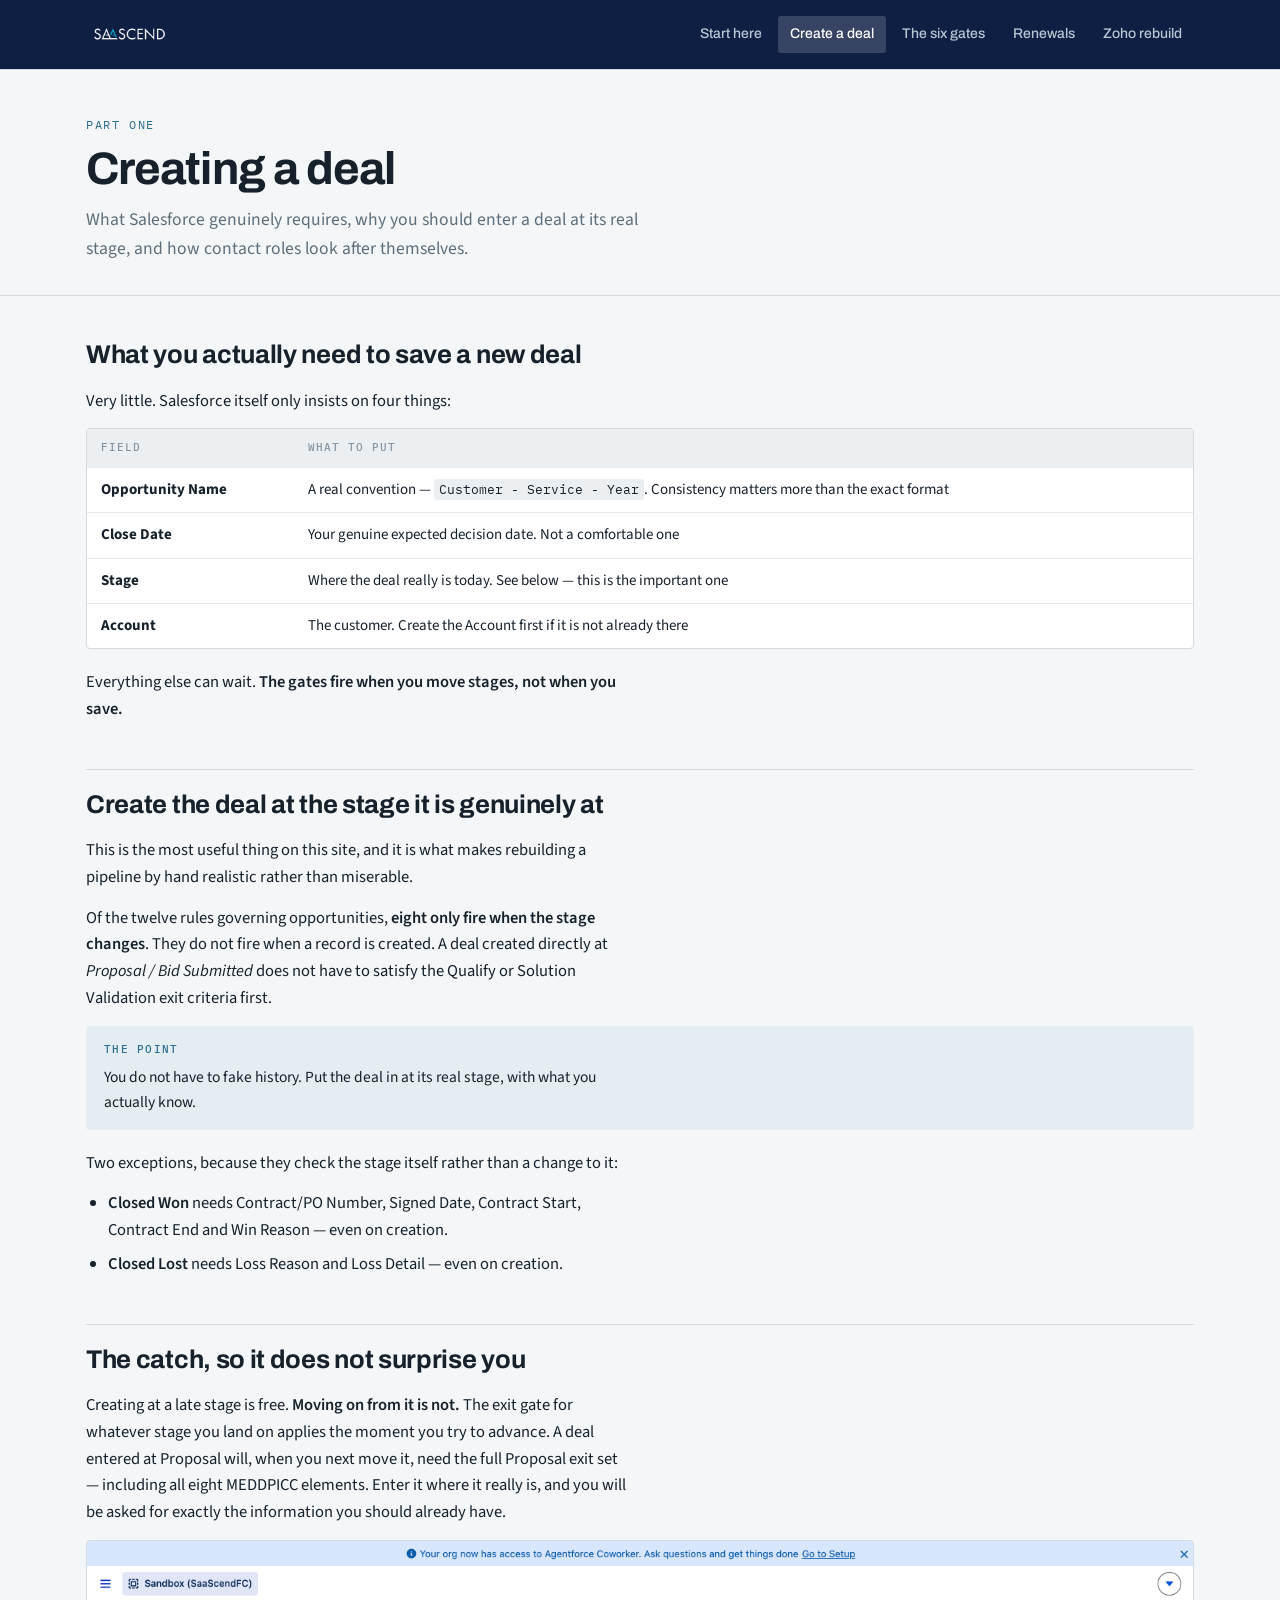
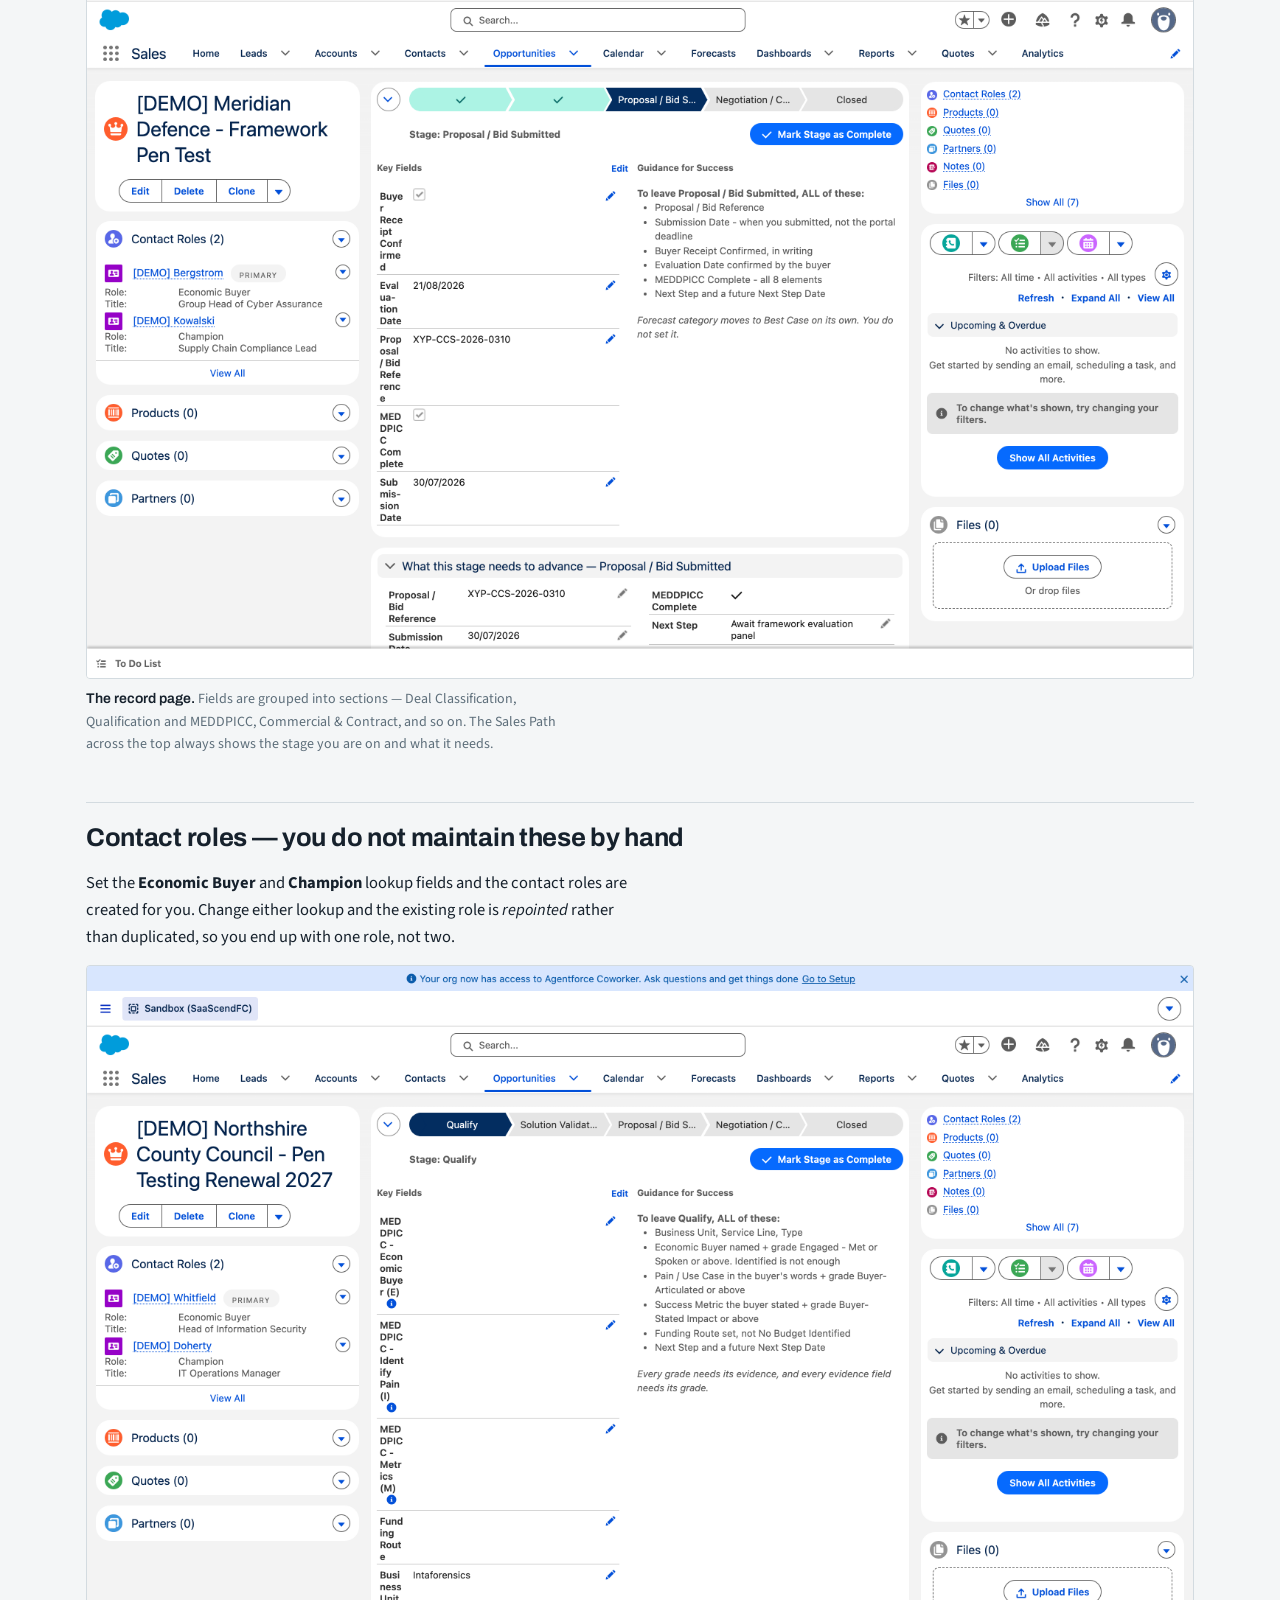
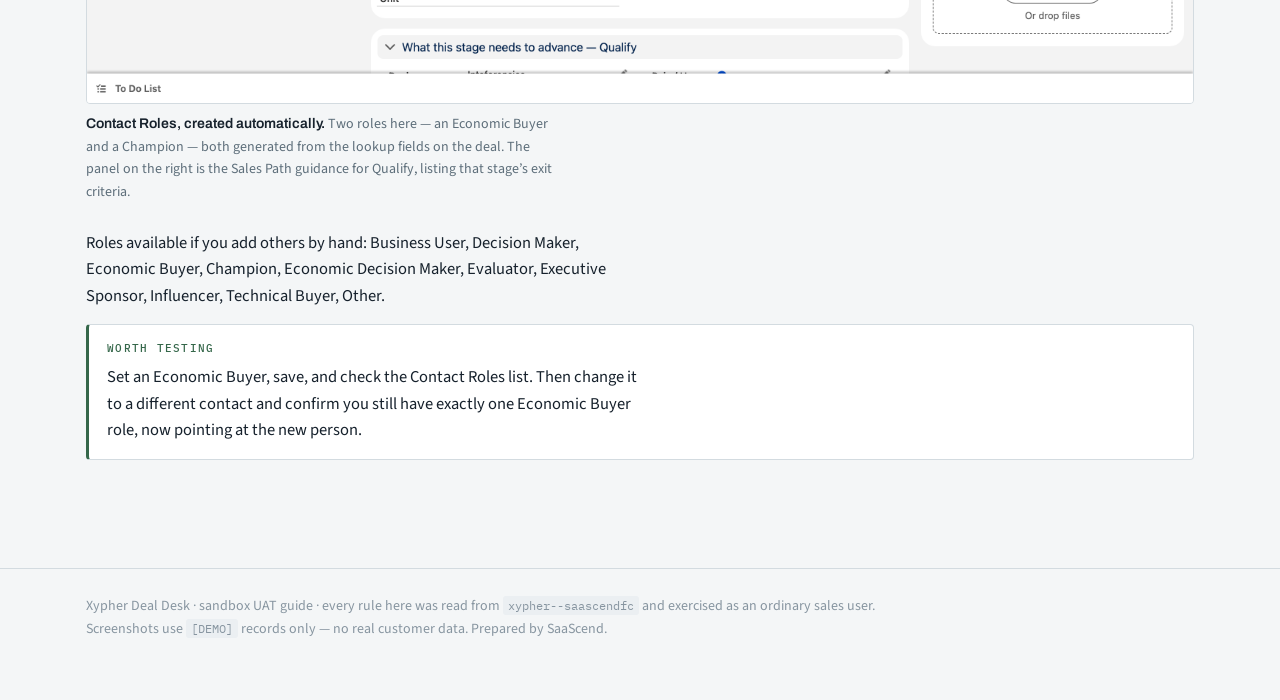
==== create.html @ 3f6dba17 "Xypher Deal Desk — Opportunity UAT guide Five-page guide for the Xypher sales team covering opportun" ====
<!doctype html>
<html lang="en-GB"><head>
<meta charset="utf-8"><meta name="viewport" content="width=device-width,initial-scale=1">
<title>Create a deal &middot; Xypher Deal Desk</title>
<link rel="icon" href="assets/saascend-favicon.jpg">
<link rel="preconnect" href="https://fonts.googleapis.com">
<link rel="preconnect" href="https://fonts.gstatic.com" crossorigin>
<link rel="stylesheet" href="https://fonts.googleapis.com/css2?family=Archivo:wght@500;600;700&family=Source+Sans+3:ital,wght@0,400;0,600;1,400&family=IBM+Plex+Mono:wght@400;500&display=swap">
<link rel="stylesheet" href="assets/site.css">
</head><body>
<header class="top"><div class="wrap">
  <img src="assets/saascend-logo-white.png" alt="SaaScend">
  <nav class="main"><a href="index.html">Start here</a><a href="create.html" aria-current="page">Create a deal</a><a href="stages.html">The six gates</a><a href="renewals.html">Renewals</a><a href="rebuild.html">Zoho rebuild</a></nav>
</div></header>
<div class="hero"><div class="wrap">
  <p class="eyebrow">Part one</p>
  <h1>Creating a deal</h1>
  <p class="standfirst">What Salesforce genuinely requires, why you should enter a deal at its real stage, and how contact roles look after themselves.</p>
</div></div>
<main><div class="wrap">

<h2>What you actually need to save a new deal</h2>
<p>Very little. Salesforce itself only insists on four things:</p>
<div class="tablewrap"><table><thead><tr><th>Field</th><th>What to put</th></tr></thead><tbody>
<tr><td><b>Opportunity Name</b></td><td>A real convention &mdash; <code>Customer - Service - Year</code>. Consistency matters more than the exact format</td></tr>
<tr><td><b>Close Date</b></td><td>Your genuine expected decision date. Not a comfortable one</td></tr>
<tr><td><b>Stage</b></td><td>Where the deal really is today. See below &mdash; this is the important one</td></tr>
<tr><td><b>Account</b></td><td>The customer. Create the Account first if it is not already there</td></tr>
</tbody></table></div>
<p>Everything else can wait. <strong>The gates fire when you move stages, not when you save.</strong></p>

<h2>Create the deal at the stage it is genuinely at</h2>
<p>This is the most useful thing on this site, and it is what makes rebuilding a pipeline by hand
realistic rather than miserable.</p>
<p>Of the twelve rules governing opportunities, <strong>eight only fire when the stage changes</strong>.
They do not fire when a record is created. A deal created directly at <em>Proposal / Bid Submitted</em>
does not have to satisfy the Qualify or Solution Validation exit criteria first.</p>
<div class="callout"><p class="clabel">The point</p><p>You do not have to fake history. Put the deal in
at its real stage, with what you actually know.</p></div>
<p>Two exceptions, because they check the stage itself rather than a change to it:</p>
<ul>
<li><strong>Closed Won</strong> needs Contract/PO Number, Signed Date, Contract Start, Contract End and Win Reason &mdash; even on creation.</li>
<li><strong>Closed Lost</strong> needs Loss Reason and Loss Detail &mdash; even on creation.</li>
</ul>

<h2>The catch, so it does not surprise you</h2>
<p>Creating at a late stage is free. <strong>Moving on from it is not.</strong> The exit gate for
whatever stage you land on applies the moment you try to advance. A deal entered at Proposal will,
when you next move it, need the full Proposal exit set &mdash; including all eight MEDDPICC elements.
Enter it where it really is, and you will be asked for exactly the information you should already have.</p>

<figure><img src="assets/screenshots/02-record-page-sections.png" alt="The record page. Fields are grouped into sections &mdash; Deal Classification, Qualification and MEDDPICC, Com" loading="lazy"><figcaption><b>The record page.</b> Fields are grouped into sections &mdash; Deal Classification, Qualification and MEDDPICC, Commercial &amp; Contract, and so on. The Sales Path across the top always shows the stage you are on and what it needs.</figcaption></figure>
<h2>Contact roles &mdash; you do not maintain these by hand</h2>
<p>Set the <b>Economic Buyer</b> and <b>Champion</b> lookup fields and the contact roles are created
for you. Change either lookup and the existing role is <em>repointed</em> rather than duplicated, so
you end up with one role, not two.</p>
<figure><img src="assets/screenshots/03b-contact-roles.png" alt="Contact Roles, created automatically. Two roles here &mdash; an Economic Buyer and a Champion &mdash; both gen" loading="lazy"><figcaption><b>Contact Roles, created automatically.</b> Two roles here &mdash; an Economic Buyer and a Champion &mdash; both generated from the lookup fields on the deal. The panel on the right is the Sales Path guidance for Qualify, listing that stage&rsquo;s exit criteria.</figcaption></figure>
<p>Roles available if you add others by hand: Business User, Decision Maker, Economic Buyer, Champion,
Economic Decision Maker, Evaluator, Executive Sponsor, Influencer, Technical Buyer, Other.</p>
<div class="gate pass"><p class="glabel">Worth testing</p><p>Set an Economic Buyer, save, and check the
Contact Roles list. Then change it to a different contact and confirm you still have exactly one
Economic Buyer role, now pointing at the new person.</p></div>

</div></main>
<footer><div class="wrap">
  Xypher Deal Desk &middot; sandbox UAT guide &middot; every rule here was read from
  <code>xypher--saascendfc</code> and exercised as an ordinary sales user.<br>
  Screenshots use <code>[DEMO]</code> records only &mdash; no real customer data. Prepared by SaaScend.
</div></footer>
<div id="lb" tabindex="-1" aria-hidden="true"><img alt=""></div>
<script src="assets/site.js"></script>
</body></html>
---- assets/site.css ----
*,*::before,*::after{box-sizing:border-box}
:root{
  --ink:#16212C;--ground:#F4F6F7;--card:#FFF;--rule:#D3DBE0;--rule-soft:#E6EBEE;
  --muted:#5D6E7A;--faint:#8795A0;--accent:#2C6E8F;--accent-soft:#E3EDF2;
  --signal:#8F5A0C;--signal-soft:#F7EFDF;--signal-edge:#C08A2E;
  --pass:#35674A;--pass-soft:#E5EEE8;--mono-bg:#EBEFF2;--navy:#0F1F44;
  --f-disp:"Archivo","Helvetica Neue",Arial,sans-serif;
  --f-body:"Source Sans 3","Helvetica Neue",Arial,sans-serif;
  --f-mono:"IBM Plex Mono",ui-monospace,Menlo,monospace;
}
@media (prefers-color-scheme:dark){:root:not([data-theme="light"]){
  --ink:#E3EAEF;--ground:#0F1720;--card:#18212B;--rule:#2B3945;--rule-soft:#222D38;
  --muted:#9AA9B4;--faint:#6C7C88;--accent:#74B6D6;--accent-soft:#1A2B36;
  --signal:#E0AC5A;--signal-soft:#2A2113;--signal-edge:#B5842F;
  --pass:#7FBE97;--pass-soft:#16261D;--mono-bg:#202B36;
}}
:root[data-theme="dark"]{
  --ink:#E3EAEF;--ground:#0F1720;--card:#18212B;--rule:#2B3945;--rule-soft:#222D38;
  --muted:#9AA9B4;--faint:#6C7C88;--accent:#74B6D6;--accent-soft:#1A2B36;
  --signal:#E0AC5A;--signal-soft:#2A2113;--signal-edge:#B5842F;
  --pass:#7FBE97;--pass-soft:#16261D;--mono-bg:#202B36;
}
html{scroll-behavior:smooth}
body{margin:0;background:var(--ground);color:var(--ink);font-family:var(--f-body);
  font-size:16.5px;line-height:1.62;-webkit-font-smoothing:antialiased}
.wrap{max-width:1160px;margin:0 auto;padding:0 26px}
header.top{background:var(--navy);border-bottom:1px solid var(--rule)}
header.top .wrap{display:flex;align-items:center;justify-content:space-between;gap:20px;
  padding:16px 26px;flex-wrap:wrap}
header.top img{height:26px;display:block}
nav.main{display:flex;gap:4px;flex-wrap:wrap}
nav.main a{font-family:var(--f-disp);font-size:14px;font-weight:500;text-decoration:none;
  color:#B9C6D2;padding:7px 12px;border-radius:3px}
nav.main a:hover{color:#fff;background:rgba(255,255,255,.10)}
nav.main a[aria-current="page"]{color:#fff;background:rgba(255,255,255,.16)}
nav.main a:focus-visible{outline:2px solid #74B6D6;outline-offset:1px}
.hero{border-bottom:1px solid var(--rule);padding:46px 0 32px}
.eyebrow{font-family:var(--f-mono);font-size:11.5px;letter-spacing:.14em;text-transform:uppercase;
  color:var(--accent);margin:0 0 12px}
h1{font-family:var(--f-disp);font-weight:700;font-size:clamp(2rem,4.6vw,2.85rem);line-height:1.05;
  letter-spacing:-.02em;margin:0 0 12px;text-wrap:balance}
.standfirst{font-size:1.1rem;color:var(--muted);max-width:64ch;margin:0}
main{padding:38px 0 90px}
h2{font-family:var(--f-disp);font-weight:700;font-size:1.6rem;letter-spacing:-.012em;
  margin:46px 0 12px;text-wrap:balance;padding-top:14px;border-top:1px solid var(--rule)}
h2:first-of-type{margin-top:0;border-top:none;padding-top:0}
h3{font-family:var(--f-disp);font-weight:600;font-size:1.16rem;margin:30px 0 9px;letter-spacing:-.006em}
p{margin:0 0 14px;max-width:68ch}
ul,ol{margin:0 0 16px;padding-left:22px;max-width:66ch}
li{margin-bottom:7px}
code{font-family:var(--f-mono);font-size:.855em;background:var(--mono-bg);padding:2px 5px;
  border-radius:3px;word-break:break-word}
strong{font-weight:600}
a{color:var(--accent)}
.tablewrap{overflow-x:auto;margin:0 0 20px;border:1px solid var(--rule);border-radius:4px;background:var(--card)}
table{border-collapse:collapse;width:100%;font-size:15px;min-width:520px}
th,td{text-align:left;padding:10px 14px;border-bottom:1px solid var(--rule-soft);vertical-align:top}
th{font-family:var(--f-mono);font-size:11px;letter-spacing:.09em;text-transform:uppercase;
  color:var(--faint);font-weight:500;background:var(--mono-bg);white-space:nowrap}
tr:last-child td{border-bottom:none}
td.num{font-variant-numeric:tabular-nums;color:var(--faint);font-family:var(--f-mono);font-size:13px}
.gate{background:var(--card);border:1px solid var(--rule);border-left:3px solid var(--signal-edge);
  border-radius:4px;padding:15px 18px;margin:0 0 18px}
.gate.pass{border-left-color:var(--pass)}
.gate .glabel{font-family:var(--f-mono);font-size:10.5px;letter-spacing:.12em;text-transform:uppercase;
  color:var(--signal);margin:0 0 7px;font-weight:500}
.gate.pass .glabel{color:var(--pass)}
.gate p:last-child,.gate ul:last-child{margin-bottom:0}
.callout{background:var(--accent-soft);border-radius:4px;padding:15px 18px;margin:0 0 20px;font-size:15.5px}
.callout .clabel{font-family:var(--f-mono);font-size:10.5px;letter-spacing:.12em;text-transform:uppercase;
  color:var(--accent);margin:0 0 7px;font-weight:500}
.callout p:last-child{margin-bottom:0}
.callout.warn{background:var(--signal-soft)}.callout.warn .clabel{color:var(--signal)}
.callout.verified{background:var(--pass-soft)}.callout.verified .clabel{color:var(--pass)}
figure{margin:0 0 26px}
figure img{width:100%;display:block;border:1px solid var(--rule);border-radius:4px;cursor:zoom-in;
  background:var(--card)}
figcaption{font-size:14px;color:var(--muted);margin-top:9px;max-width:68ch}
figcaption b{font-family:var(--f-disp);font-weight:600;color:var(--ink)}
.stagebar{display:flex;gap:3px;margin:0 0 20px;list-style:none;padding:0}
.stagebar li{flex:1;font-family:var(--f-mono);font-size:9.5px;letter-spacing:.05em;text-transform:uppercase;
  color:var(--faint);padding:6px 3px 0;border-top:3px solid var(--rule);text-align:center;
  min-width:0;overflow:hidden;text-overflow:ellipsis;white-space:nowrap}
.stagebar li.on{color:var(--accent);border-top-color:var(--accent);font-weight:500}
.stagebar li.done{border-top-color:var(--accent-soft)}
.cards{display:grid;grid-template-columns:repeat(auto-fit,minmax(232px,1fr));gap:14px;margin:0 0 26px}
.cards a{display:block;text-decoration:none;color:inherit;background:var(--card);
  border:1px solid var(--rule);border-radius:4px;padding:17px 18px}
.cards a:hover{border-color:var(--accent)}
.cards a:focus-visible{outline:2px solid var(--accent);outline-offset:1px}
.cards .n{font-family:var(--f-mono);font-size:11px;color:var(--accent);letter-spacing:.12em}
.cards h3{margin:6px 0 6px;font-size:1.06rem}
.cards p{margin:0;font-size:14.5px;color:var(--muted);max-width:none}
.steps{list-style:none;counter-reset:s;margin:0 0 22px;padding:0;display:flex;flex-direction:column;gap:13px}
.steps li{counter-increment:s;display:grid;grid-template-columns:29px 1fr;gap:13px;align-items:start}
.steps li::before{content:counter(s);font-family:var(--f-mono);font-size:12px;color:var(--accent);
  border:1px solid var(--rule);border-radius:3px;text-align:center;padding:3px 0;background:var(--card)}
.steps li p{margin:0}
footer{border-top:1px solid var(--rule);padding:26px 0 60px;color:var(--faint);font-size:14px}
footer a{color:var(--muted)}
#lb{position:fixed;inset:0;background:rgba(10,16,22,.93);display:none;align-items:center;
  justify-content:center;z-index:99;padding:26px;cursor:zoom-out}
#lb.open{display:flex}
#lb img{max-width:100%;max-height:100%;border-radius:4px}
@media (prefers-reduced-motion:reduce){html{scroll-behavior:auto}*{transition:none!important}}
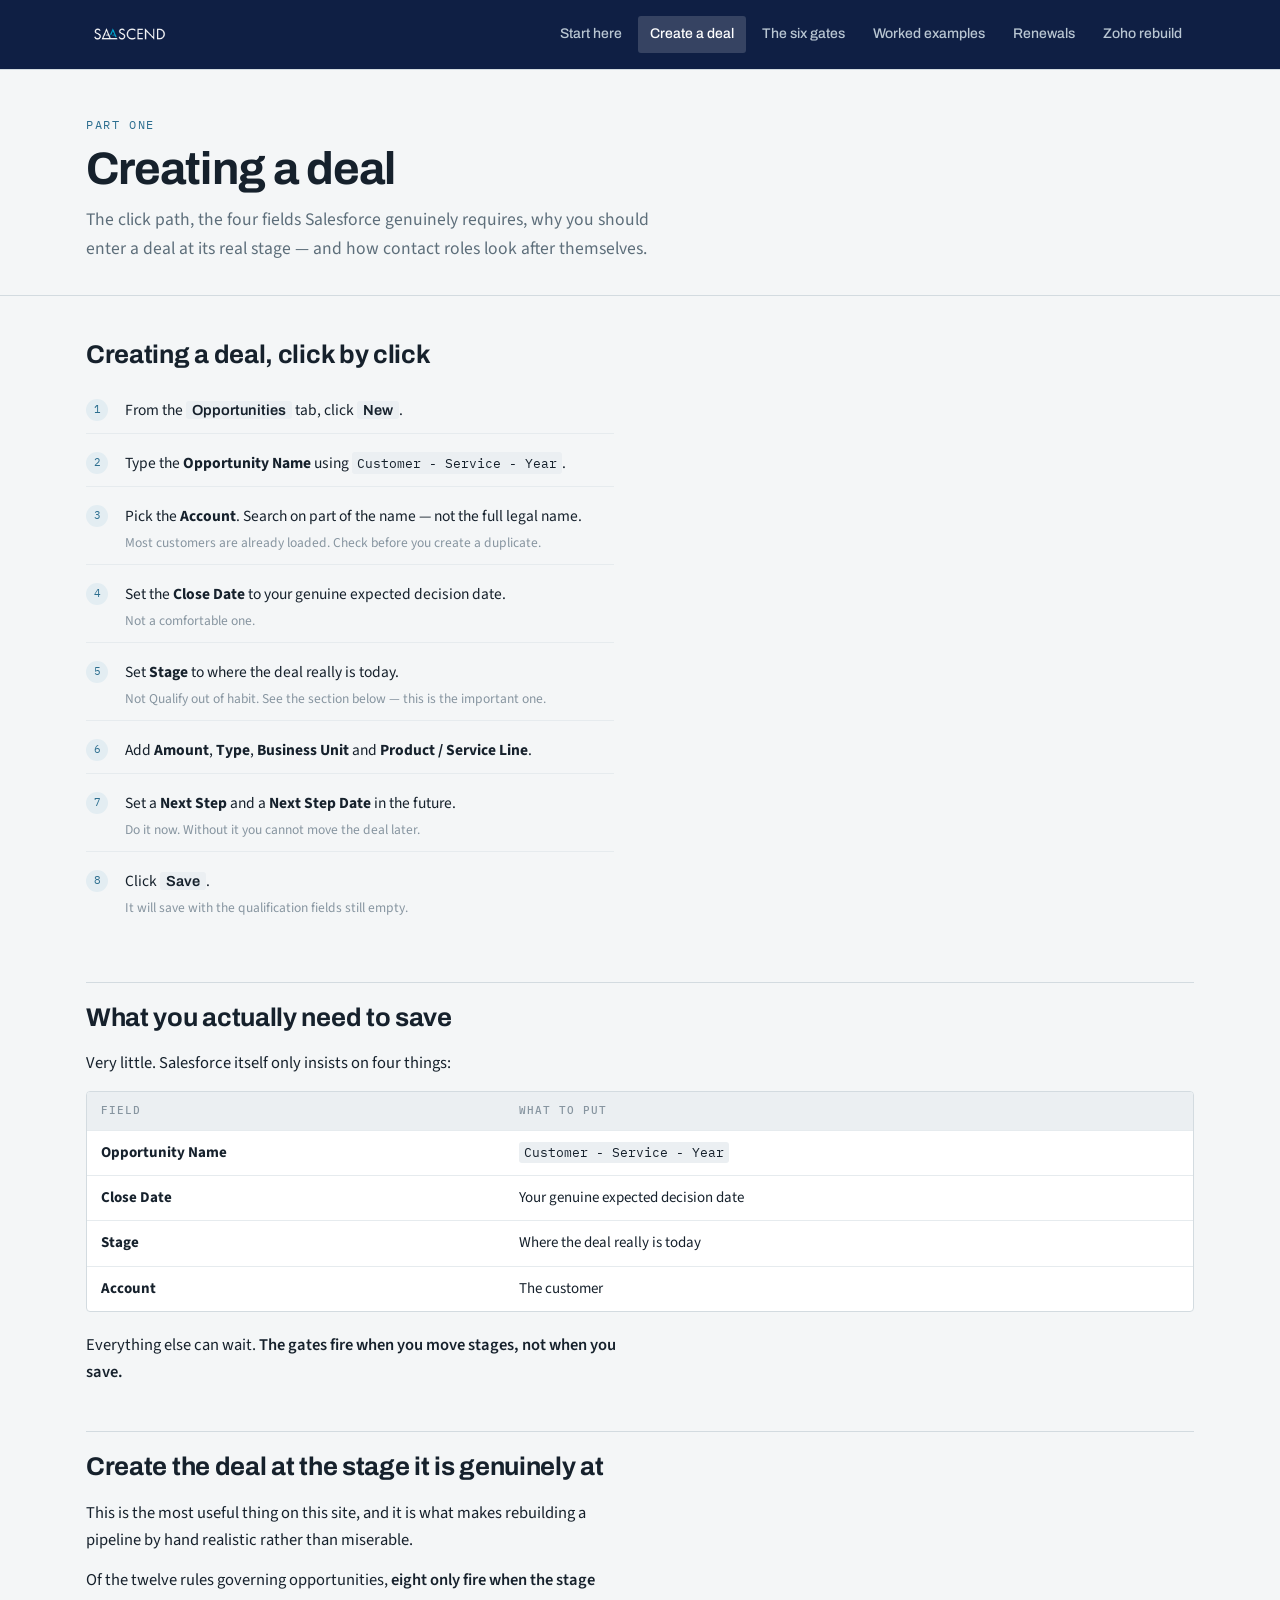
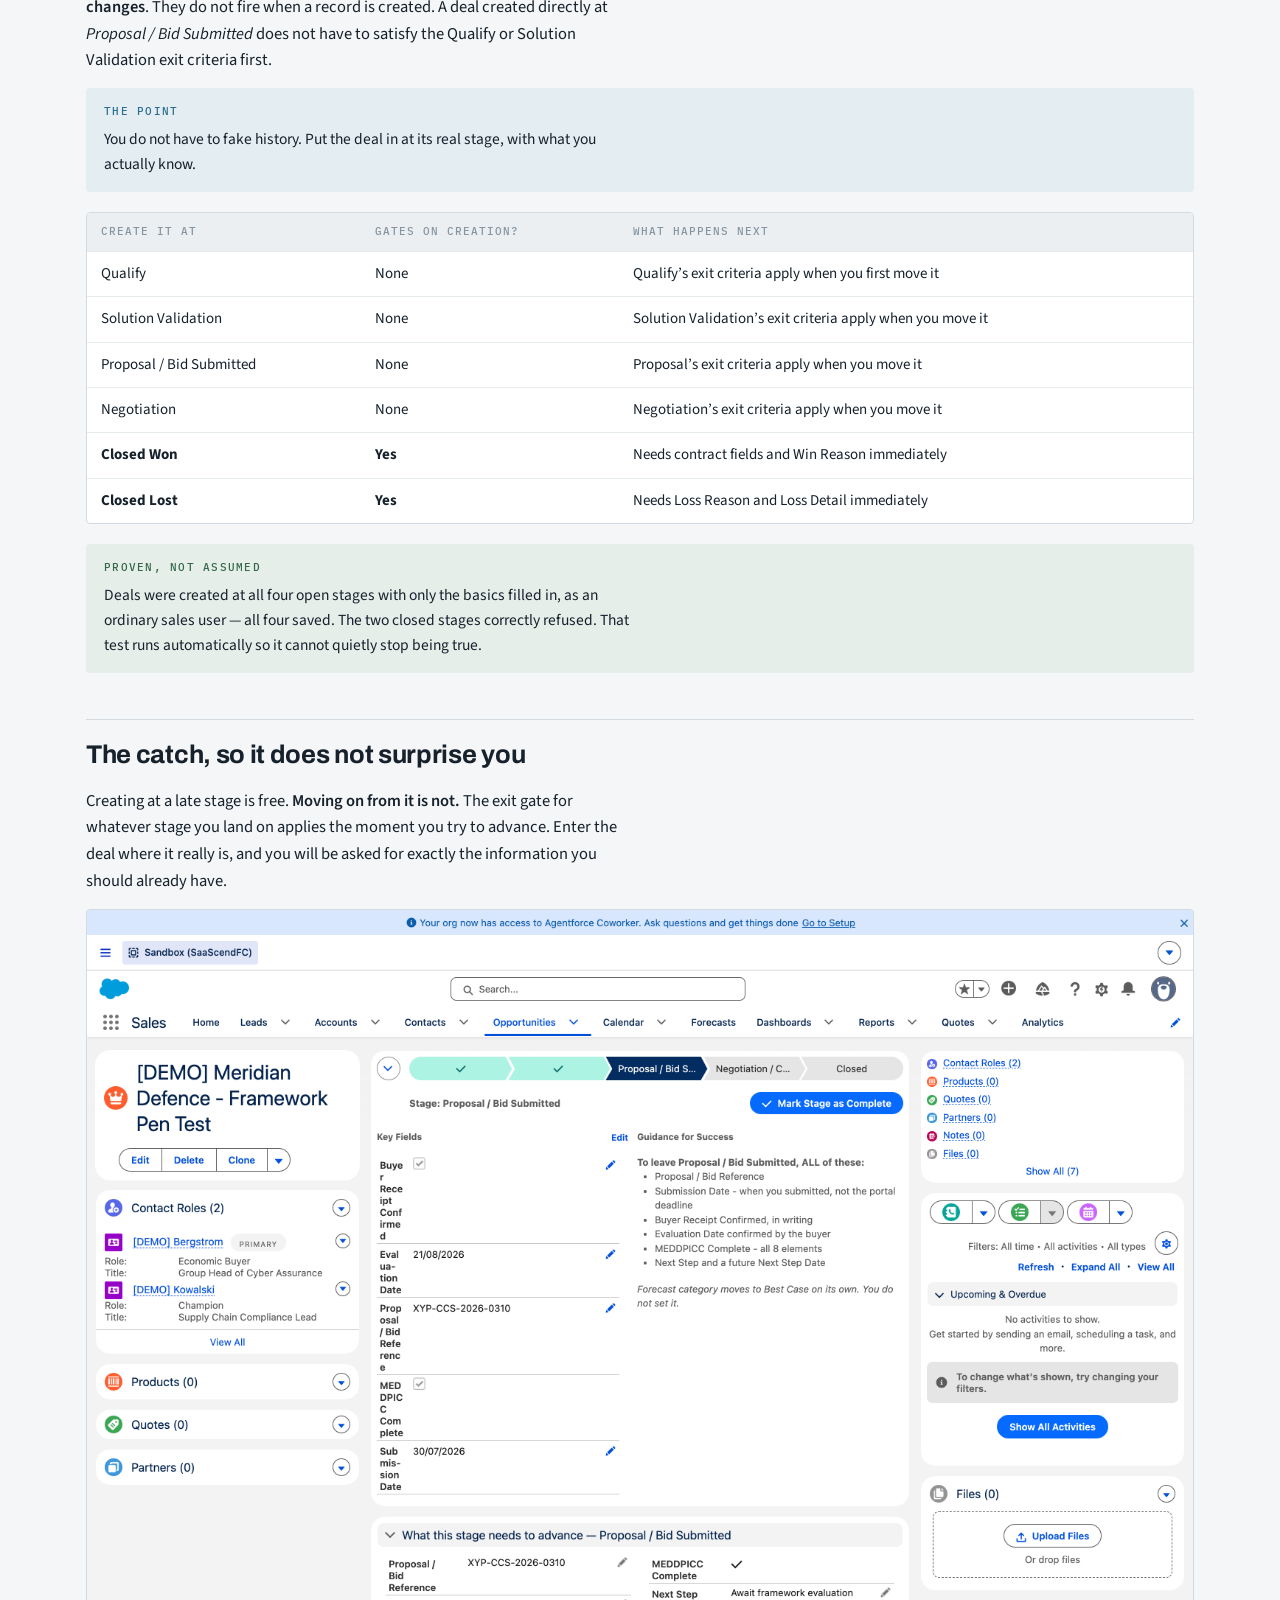
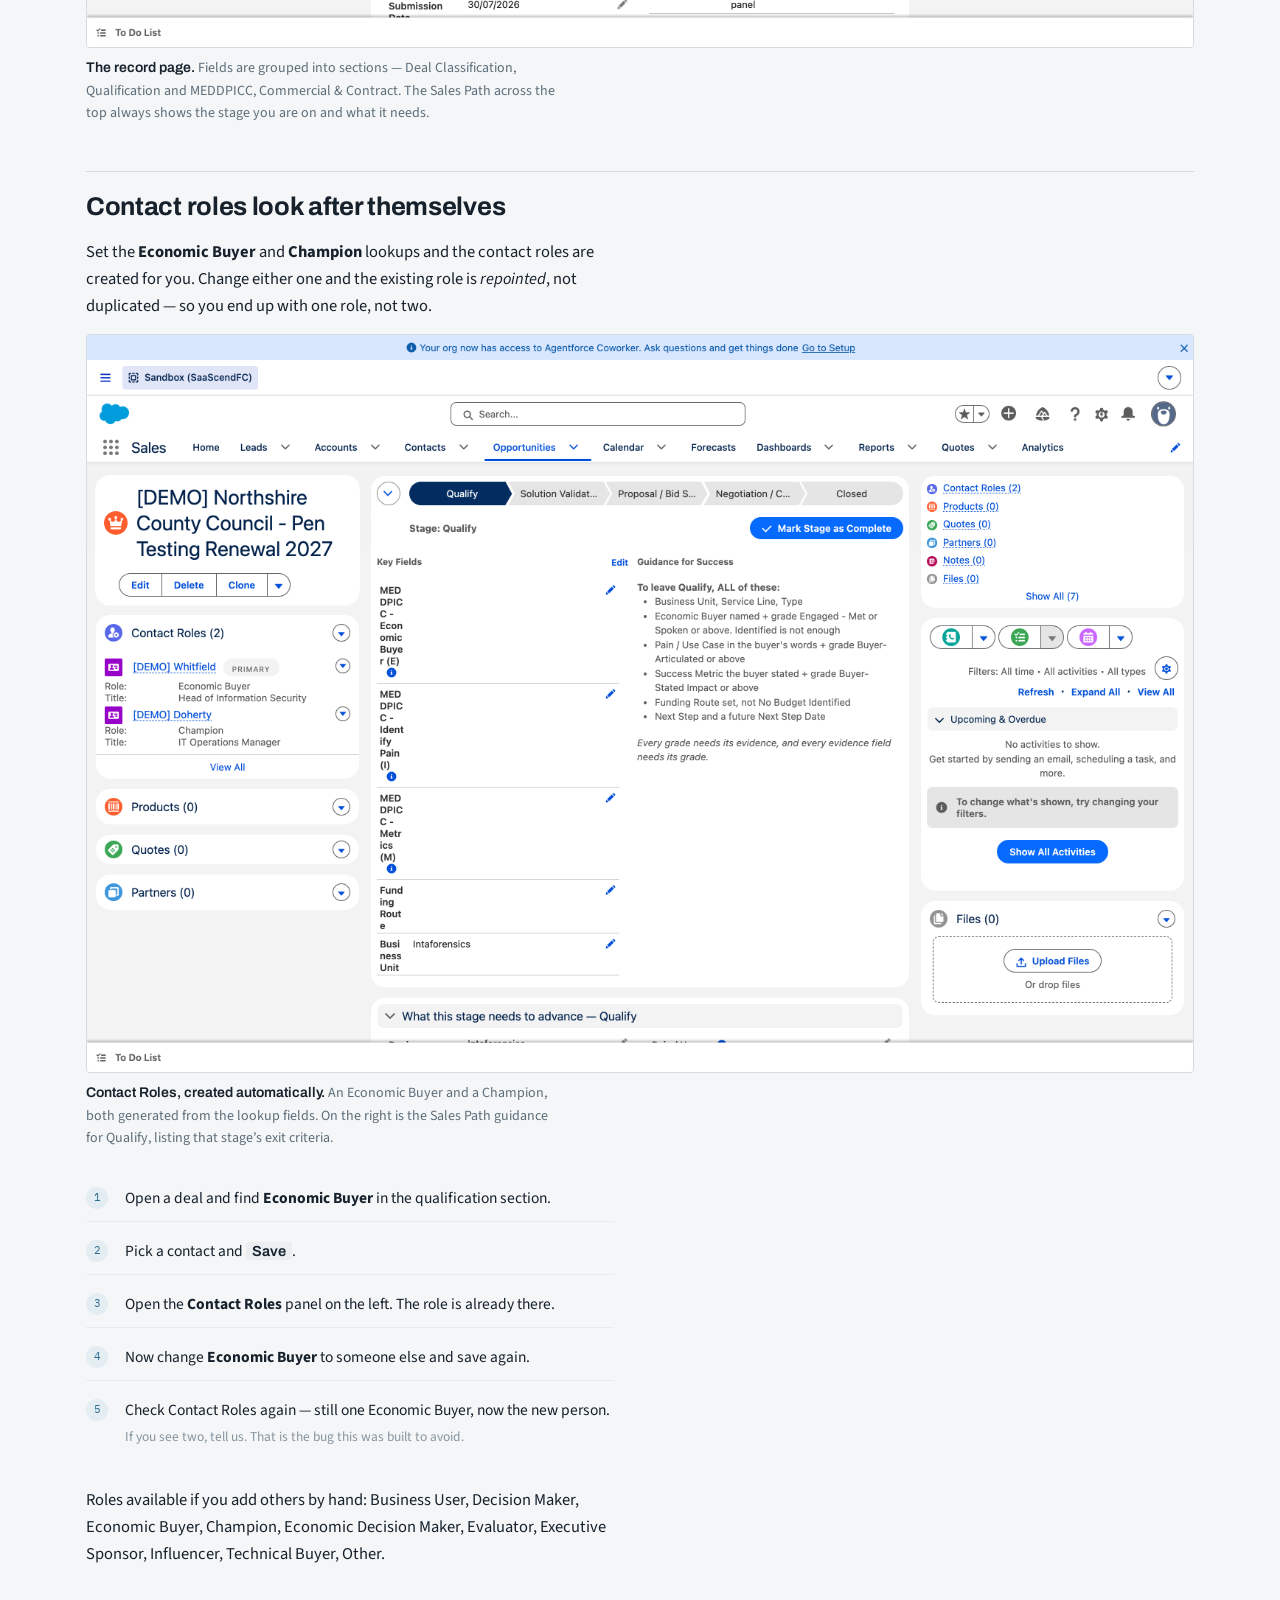
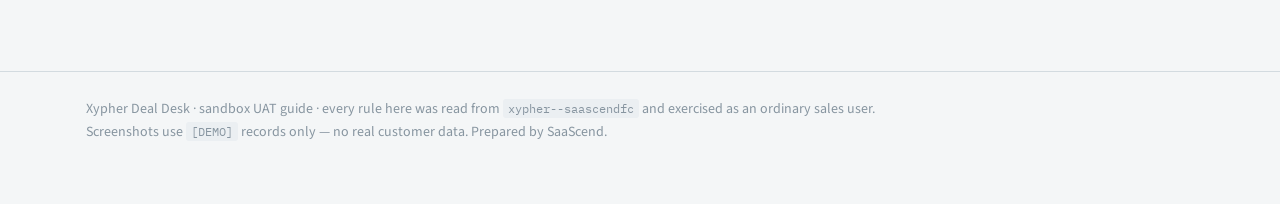
==== commit 974cc0bb: "Make the guide something reps work from, not just read Adds: - Gate checker: pick your stage, tick w" ====
--- a/create.html
+++ b/create.html
@@ -1,5 +1,5 @@
 <!doctype html>
-<html lang="en-GB"><head>
+<html lang="en-GB" class="no-js"><head>
 <meta charset="utf-8"><meta name="viewport" content="width=device-width,initial-scale=1">
 <title>Create a deal &middot; Xypher Deal Desk</title>
 <link rel="icon" href="assets/saascend-favicon.jpg">
@@ -9,23 +9,22 @@
 <link rel="stylesheet" href="assets/site.css">
 </head><body>
 <header class="top"><div class="wrap">
-  <img src="assets/saascend-logo-white.png" alt="SaaScend">
-  <nav class="main"><a href="index.html">Start here</a><a href="create.html" aria-current="page">Create a deal</a><a href="stages.html">The six gates</a><a href="renewals.html">Renewals</a><a href="rebuild.html">Zoho rebuild</a></nav>
+  <a href="index.html"><img src="assets/saascend-logo-white.png" alt="SaaScend"></a><nav class="main"><a href="index.html">Start here</a><a href="create.html" aria-current="page">Create a deal</a><a href="stages.html">The six gates</a><a href="examples.html">Worked examples</a><a href="renewals.html">Renewals</a><a href="rebuild.html">Zoho rebuild</a></nav>
 </div></header>
-<div class="hero"><div class="wrap">
-  <p class="eyebrow">Part one</p>
-  <h1>Creating a deal</h1>
-  <p class="standfirst">What Salesforce genuinely requires, why you should enter a deal at its real stage, and how contact roles look after themselves.</p>
-</div></div>
+<div class="hero"><div class="wrap"><p class="eyebrow">Part one</p><h1>Creating a deal</h1>
+<p class="standfirst">The click path, the four fields Salesforce genuinely requires, why you should enter a deal at its real stage &mdash; and how contact roles look after themselves.</p></div></div>
 <main><div class="wrap">
 
-<h2>What you actually need to save a new deal</h2>
+<h2>Creating a deal, click by click</h2>
+<ol class="clicks"><li><p>From the <span class="ui">Opportunities</span> tab, click <span class="ui">New</span>.</p></li><li><p>Type the <b>Opportunity Name</b> using <code>Customer - Service - Year</code>.</p></li><li><p>Pick the <b>Account</b>. Search on part of the name &mdash; not the full legal name.<span class="said">Most customers are already loaded. Check before you create a duplicate.</span></p></li><li><p>Set the <b>Close Date</b> to your genuine expected decision date.<span class="said">Not a comfortable one.</span></p></li><li><p>Set <b>Stage</b> to where the deal really is today.<span class="said">Not Qualify out of habit. See the section below — this is the important one.</span></p></li><li><p>Add <b>Amount</b>, <b>Type</b>, <b>Business Unit</b> and <b>Product / Service Line</b>.</p></li><li><p>Set a <b>Next Step</b> and a <b>Next Step Date</b> in the future.<span class="said">Do it now. Without it you cannot move the deal later.</span></p></li><li><p>Click <span class="ui">Save</span>.<span class="said">It will save with the qualification fields still empty.</span></p></li></ol>
+
+<h2>What you actually need to save</h2>
 <p>Very little. Salesforce itself only insists on four things:</p>
 <div class="tablewrap"><table><thead><tr><th>Field</th><th>What to put</th></tr></thead><tbody>
-<tr><td><b>Opportunity Name</b></td><td>A real convention &mdash; <code>Customer - Service - Year</code>. Consistency matters more than the exact format</td></tr>
-<tr><td><b>Close Date</b></td><td>Your genuine expected decision date. Not a comfortable one</td></tr>
-<tr><td><b>Stage</b></td><td>Where the deal really is today. See below &mdash; this is the important one</td></tr>
-<tr><td><b>Account</b></td><td>The customer. Create the Account first if it is not already there</td></tr>
+<tr><td><b>Opportunity Name</b></td><td><code>Customer - Service - Year</code></td></tr>
+<tr><td><b>Close Date</b></td><td>Your genuine expected decision date</td></tr>
+<tr><td><b>Stage</b></td><td>Where the deal really is today</td></tr>
+<tr><td><b>Account</b></td><td>The customer</td></tr>
 </tbody></table></div>
 <p>Everything else can wait. <strong>The gates fire when you move stages, not when you save.</strong></p>
 
@@ -37,29 +36,33 @@
 does not have to satisfy the Qualify or Solution Validation exit criteria first.</p>
 <div class="callout"><p class="clabel">The point</p><p>You do not have to fake history. Put the deal in
 at its real stage, with what you actually know.</p></div>
-<p>Two exceptions, because they check the stage itself rather than a change to it:</p>
-<ul>
-<li><strong>Closed Won</strong> needs Contract/PO Number, Signed Date, Contract Start, Contract End and Win Reason &mdash; even on creation.</li>
-<li><strong>Closed Lost</strong> needs Loss Reason and Loss Detail &mdash; even on creation.</li>
-</ul>
+<div class="tablewrap"><table><thead><tr><th>Create it at</th><th>Gates on creation?</th><th>What happens next</th></tr></thead><tbody>
+<tr><td>Qualify</td><td>None</td><td>Qualify&rsquo;s exit criteria apply when you first move it</td></tr>
+<tr><td>Solution Validation</td><td>None</td><td>Solution Validation&rsquo;s exit criteria apply when you move it</td></tr>
+<tr><td>Proposal / Bid Submitted</td><td>None</td><td>Proposal&rsquo;s exit criteria apply when you move it</td></tr>
+<tr><td>Negotiation</td><td>None</td><td>Negotiation&rsquo;s exit criteria apply when you move it</td></tr>
+<tr><td><b>Closed Won</b></td><td><b>Yes</b></td><td>Needs contract fields and Win Reason immediately</td></tr>
+<tr><td><b>Closed Lost</b></td><td><b>Yes</b></td><td>Needs Loss Reason and Loss Detail immediately</td></tr>
+</tbody></table></div>
+<div class="callout verified"><p class="clabel">Proven, not assumed</p><p>Deals were created at all four
+open stages with only the basics filled in, as an ordinary sales user &mdash; all four saved. The two
+closed stages correctly refused. That test runs automatically so it cannot quietly stop being true.</p></div>
 
 <h2>The catch, so it does not surprise you</h2>
 <p>Creating at a late stage is free. <strong>Moving on from it is not.</strong> The exit gate for
-whatever stage you land on applies the moment you try to advance. A deal entered at Proposal will,
-when you next move it, need the full Proposal exit set &mdash; including all eight MEDDPICC elements.
-Enter it where it really is, and you will be asked for exactly the information you should already have.</p>
+whatever stage you land on applies the moment you try to advance. Enter the deal where it really is,
+and you will be asked for exactly the information you should already have.</p>
 
-<figure><img src="assets/screenshots/02-record-page-sections.png" alt="The record page. Fields are grouped into sections &mdash; Deal Classification, Qualification and MEDDPICC, Com" loading="lazy"><figcaption><b>The record page.</b> Fields are grouped into sections &mdash; Deal Classification, Qualification and MEDDPICC, Commercial &amp; Contract, and so on. The Sales Path across the top always shows the stage you are on and what it needs.</figcaption></figure>
-<h2>Contact roles &mdash; you do not maintain these by hand</h2>
-<p>Set the <b>Economic Buyer</b> and <b>Champion</b> lookup fields and the contact roles are created
-for you. Change either lookup and the existing role is <em>repointed</em> rather than duplicated, so
-you end up with one role, not two.</p>
-<figure><img src="assets/screenshots/03b-contact-roles.png" alt="Contact Roles, created automatically. Two roles here &mdash; an Economic Buyer and a Champion &mdash; both gen" loading="lazy"><figcaption><b>Contact Roles, created automatically.</b> Two roles here &mdash; an Economic Buyer and a Champion &mdash; both generated from the lookup fields on the deal. The panel on the right is the Sales Path guidance for Qualify, listing that stage&rsquo;s exit criteria.</figcaption></figure>
+<figure><img src="assets/screenshots/02-record-page-sections.png" alt="The record page. Fields are grouped into sections &amp;mdash; Deal Classification, Qualification and MEDDPICC, Commercial &amp;a" loading="lazy"><figcaption><b>The record page.</b> Fields are grouped into sections &mdash; Deal Classification, Qualification and MEDDPICC, Commercial &amp; Contract. The Sales Path across the top always shows the stage you are on and what it needs.</figcaption></figure>
+
+<h2>Contact roles look after themselves</h2>
+<p>Set the <b>Economic Buyer</b> and <b>Champion</b> lookups and the contact roles are created for you.
+Change either one and the existing role is <em>repointed</em>, not duplicated &mdash; so you end up
+with one role, not two.</p>
+<figure><img src="assets/screenshots/03b-contact-roles.png" alt="Contact Roles, created automatically. An Economic Buyer and a Champion, both generated from the lookup fields. On the ri" loading="lazy"><figcaption><b>Contact Roles, created automatically.</b> An Economic Buyer and a Champion, both generated from the lookup fields. On the right is the Sales Path guidance for Qualify, listing that stage&rsquo;s exit criteria.</figcaption></figure>
+<ol class="clicks"><li><p>Open a deal and find <b>Economic Buyer</b> in the qualification section.</p></li><li><p>Pick a contact and <span class="ui">Save</span>.</p></li><li><p>Open the <b>Contact Roles</b> panel on the left. The role is already there.</p></li><li><p>Now change <b>Economic Buyer</b> to someone else and save again.</p></li><li><p>Check Contact Roles again &mdash; still one Economic Buyer, now the new person.<span class="said">If you see two, tell us. That is the bug this was built to avoid.</span></p></li></ol>
 <p>Roles available if you add others by hand: Business User, Decision Maker, Economic Buyer, Champion,
 Economic Decision Maker, Evaluator, Executive Sponsor, Influencer, Technical Buyer, Other.</p>
-<div class="gate pass"><p class="glabel">Worth testing</p><p>Set an Economic Buyer, save, and check the
-Contact Roles list. Then change it to a different contact and confirm you still have exactly one
-Economic Buyer role, now pointing at the new person.</p></div>
 
 </div></main>
 <footer><div class="wrap">
--- a/assets/site.css
+++ b/assets/site.css
@@ -104,3 +104,106 @@
 #lb.open{display:flex}
 #lb img{max-width:100%;max-height:100%;border-radius:4px}
 @media (prefers-reduced-motion:reduce){html{scroll-behavior:auto}*{transition:none!important}}
+
+/* ── widgets ─────────────────────────────────────────────────────────────── */
+
+/* grade ladder: the pass line is the whole point, so it gets a real rule */
+.ladder{background:var(--card);border:1px solid var(--rule);border-radius:4px;margin:0 0 16px;overflow:hidden}
+.ladder>summary{cursor:pointer;padding:13px 16px;font-family:var(--f-disp);font-weight:600;
+  font-size:1rem;display:flex;align-items:center;gap:10px;list-style:none}
+.ladder>summary::-webkit-details-marker{display:none}
+.ladder>summary::before{content:"▸";color:var(--accent);font-size:12px;flex:0 0 auto}
+.ladder[open]>summary::before{content:"▾"}
+.ladder>summary .fld{font-family:var(--f-mono);font-size:11px;color:var(--faint);margin-left:auto;
+  letter-spacing:.04em}
+.ladder .inner{padding:0 16px 15px}
+.rungs{list-style:none;margin:0 0 12px;padding:0;display:flex;flex-direction:column}
+.rungs li{display:flex;align-items:center;gap:11px;padding:7px 10px;font-size:14.5px;
+  border-left:3px solid var(--rule);color:var(--muted)}
+.rungs li .mk{font-family:var(--f-mono);font-size:10px;width:34px;flex:0 0 34px;text-align:center;
+  padding:2px 0;border-radius:2px;background:var(--mono-bg);color:var(--faint)}
+.rungs li.pass{color:var(--ink);border-left-color:var(--pass);background:var(--pass-soft)}
+.rungs li.pass .mk{background:var(--pass);color:var(--card)}
+.rungs li.fail .mk{background:transparent;border:1px solid var(--rule)}
+.passline{display:flex;align-items:center;gap:10px;margin:2px 0;font-family:var(--f-mono);
+  font-size:10px;letter-spacing:.1em;text-transform:uppercase;color:var(--pass)}
+.passline::before,.passline::after{content:"";height:1px;background:var(--pass);flex:1}
+.ladder .why{font-size:14.5px;color:var(--muted);margin:0;font-style:italic}
+
+/* gate checker */
+.checker{background:var(--card);border:1px solid var(--rule);border-radius:4px;padding:18px;margin:0 0 24px}
+.checker .ctop{display:flex;flex-wrap:wrap;gap:12px;align-items:center;justify-content:space-between;
+  margin-bottom:14px}
+.checker label.pick{font-family:var(--f-mono);font-size:11px;letter-spacing:.1em;text-transform:uppercase;
+  color:var(--faint);display:block;margin-bottom:5px}
+.checker select{font-family:var(--f-body);font-size:15px;padding:7px 10px;border:1px solid var(--rule);
+  border-radius:3px;background:var(--ground);color:var(--ink);min-width:250px}
+.checker select:focus-visible{outline:2px solid var(--accent);outline-offset:1px}
+.verdict{font-family:var(--f-disp);font-weight:600;font-size:1rem;padding:9px 14px;border-radius:3px;
+  background:var(--mono-bg);color:var(--muted)}
+.verdict.ok{background:var(--pass-soft);color:var(--pass)}
+.verdict.no{background:var(--signal-soft);color:var(--signal)}
+.reqs{list-style:none;margin:0;padding:0;display:flex;flex-direction:column;gap:1px}
+.reqs li{padding:8px 4px;border-bottom:1px solid var(--rule-soft)}
+.reqs li:last-child{border-bottom:none}
+.reqs label{display:flex;gap:11px;align-items:flex-start;cursor:pointer;font-size:15px}
+.reqs input{margin:4px 0 0;flex:0 0 auto;accent-color:var(--accent);width:16px;height:16px}
+.reqs .hint{display:block;font-size:13.5px;color:var(--faint);margin-top:2px}
+.reqs li.done label{color:var(--muted)}
+.reqs li.done .txt{text-decoration:line-through;text-decoration-color:var(--faint)}
+.nojs{font-size:14px;color:var(--faint);margin:10px 0 0}
+
+/* click-path steps */
+.clicks{list-style:none;counter-reset:c;margin:0 0 22px;padding:0;display:flex;flex-direction:column;gap:0}
+.clicks li{counter-increment:c;display:grid;grid-template-columns:26px 1fr;gap:13px;
+  padding:10px 0;border-bottom:1px solid var(--rule-soft);align-items:start}
+.clicks li:last-child{border-bottom:none}
+.clicks li::before{content:counter(c);font-family:var(--f-mono);font-size:11px;color:var(--accent);
+  background:var(--accent-soft);border-radius:50%;width:22px;height:22px;display:grid;place-items:center;
+  margin-top:1px}
+.clicks li p{margin:0;font-size:15.5px}
+.clicks .ui{font-family:var(--f-disp);font-weight:600;background:var(--mono-bg);padding:1px 6px;
+  border-radius:3px;font-size:.94em;white-space:nowrap}
+.clicks .said{display:block;font-size:13.5px;color:var(--faint);margin-top:3px}
+
+/* worked examples: tabs that degrade to stacked sections without JS */
+.tabs{display:flex;gap:4px;flex-wrap:wrap;margin:0 0 -1px;position:relative;z-index:1}
+.tabs button{font-family:var(--f-disp);font-weight:600;font-size:14.5px;padding:9px 15px;
+  border:1px solid var(--rule);border-bottom-color:transparent;background:var(--ground);
+  color:var(--muted);border-radius:4px 4px 0 0;cursor:pointer}
+.tabs button[aria-selected="true"]{background:var(--card);color:var(--ink)}
+.tabs button:focus-visible{outline:2px solid var(--accent);outline-offset:-2px}
+.ex{background:var(--card);border:1px solid var(--rule);border-radius:0 4px 4px 4px;padding:20px}
+.ex + .ex{margin-top:16px}
+.ex h3{margin-top:0}
+.ex .kv{display:grid;grid-template-columns:minmax(150px,220px) 1fr;gap:1px 16px;font-size:15px;margin:0 0 16px}
+.ex .kv dt{font-family:var(--f-mono);font-size:12.5px;color:var(--faint);padding:6px 0;
+  border-bottom:1px solid var(--rule-soft)}
+.ex .kv dd{margin:0;padding:6px 0;border-bottom:1px solid var(--rule-soft)}
+.ex .kv dt:last-of-type,.ex .kv dd:last-of-type{border-bottom:none}
+.js-on .ex[hidden]{display:none}
+.no-js .tabs{display:none}
+
+/* renewal timeline */
+.timeline{margin:0 0 26px}
+.timeline svg{width:100%;height:auto;display:block}
+.tl-key{display:flex;gap:18px;flex-wrap:wrap;font-size:13.5px;color:var(--muted);margin-top:8px}
+.tl-key span{display:flex;align-items:center;gap:6px}
+.tl-key i{width:11px;height:11px;border-radius:2px;display:block}
+
+/* progress-saving checklist */
+.deal-list{background:var(--card);border:1px solid var(--rule);border-radius:4px;padding:18px;margin:0 0 22px}
+.deal-list .dtop{display:flex;justify-content:space-between;align-items:center;gap:14px;flex-wrap:wrap;
+  margin-bottom:12px}
+.deal-list h3{margin:0;font-size:1.06rem}
+.bar{height:6px;background:var(--mono-bg);border-radius:3px;overflow:hidden;margin-bottom:14px}
+.bar i{display:block;height:100%;background:var(--accent);width:0;transition:width .25s}
+.btn{font-family:var(--f-disp);font-weight:600;font-size:13.5px;padding:7px 13px;border:1px solid var(--rule);
+  background:var(--ground);color:var(--muted);border-radius:3px;cursor:pointer}
+.btn:hover{color:var(--ink);border-color:var(--accent)}
+.btn:focus-visible{outline:2px solid var(--accent);outline-offset:1px}
+.copy{font-family:var(--f-mono);font-size:13px;display:inline-flex;align-items:center;gap:8px;
+  background:var(--mono-bg);border:1px solid var(--rule);border-radius:3px;padding:5px 6px 5px 10px}
+.copy button{font-family:var(--f-disp);font-size:11.5px;font-weight:600;border:none;border-radius:2px;
+  background:var(--accent);color:#fff;padding:4px 9px;cursor:pointer}
+.copy button:focus-visible{outline:2px solid var(--ink);outline-offset:1px}
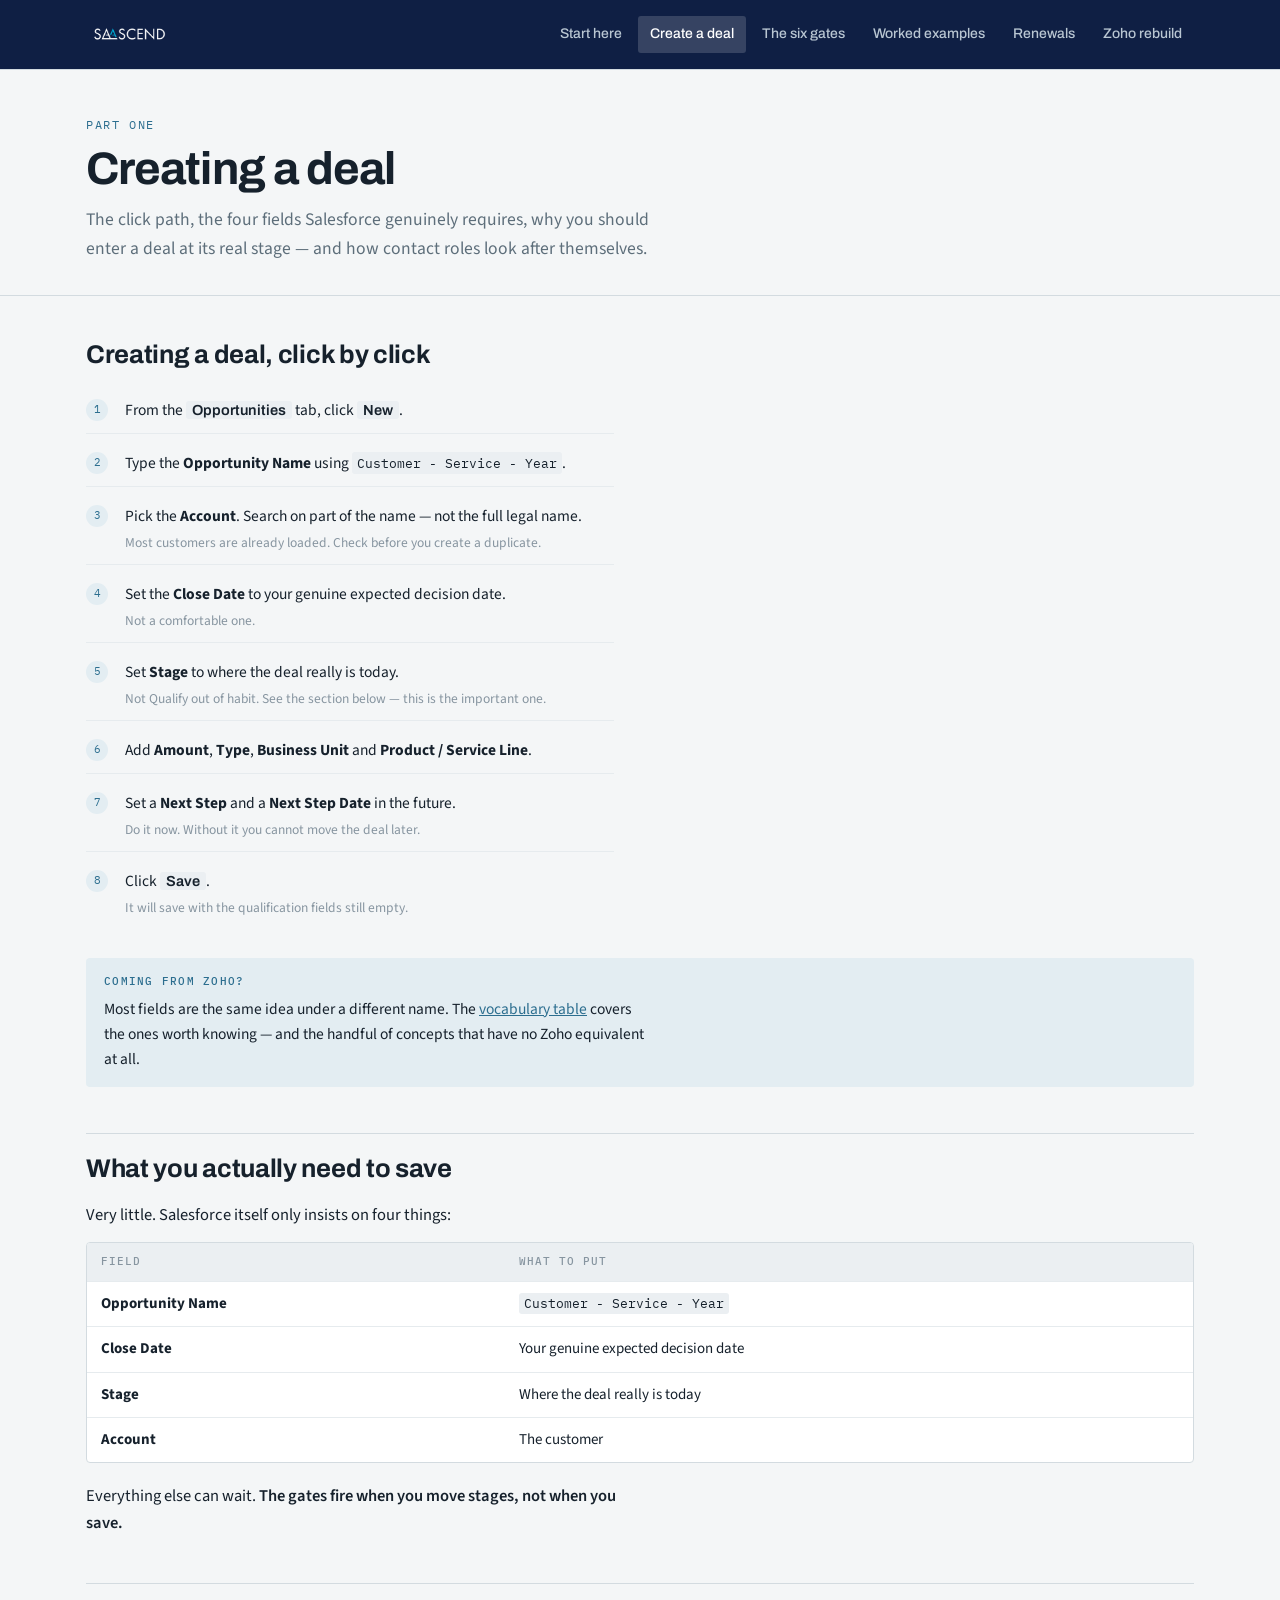
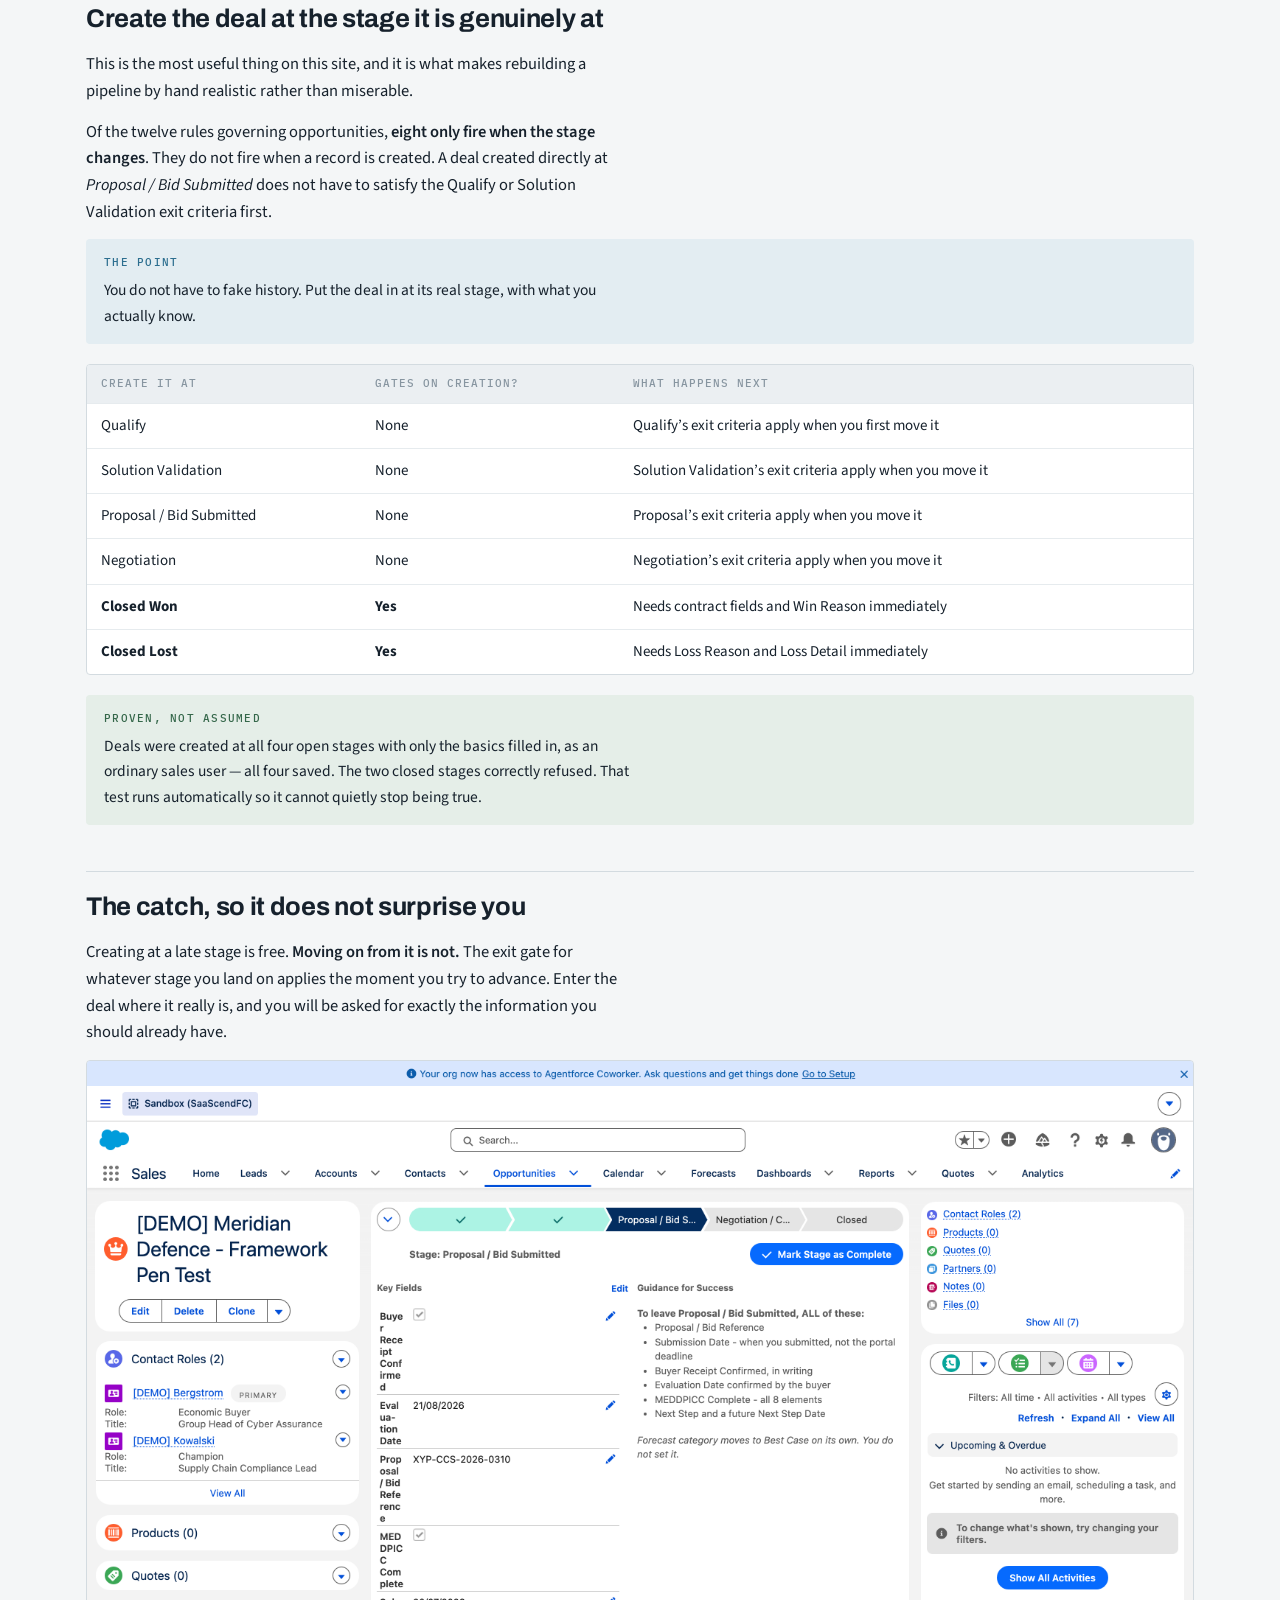
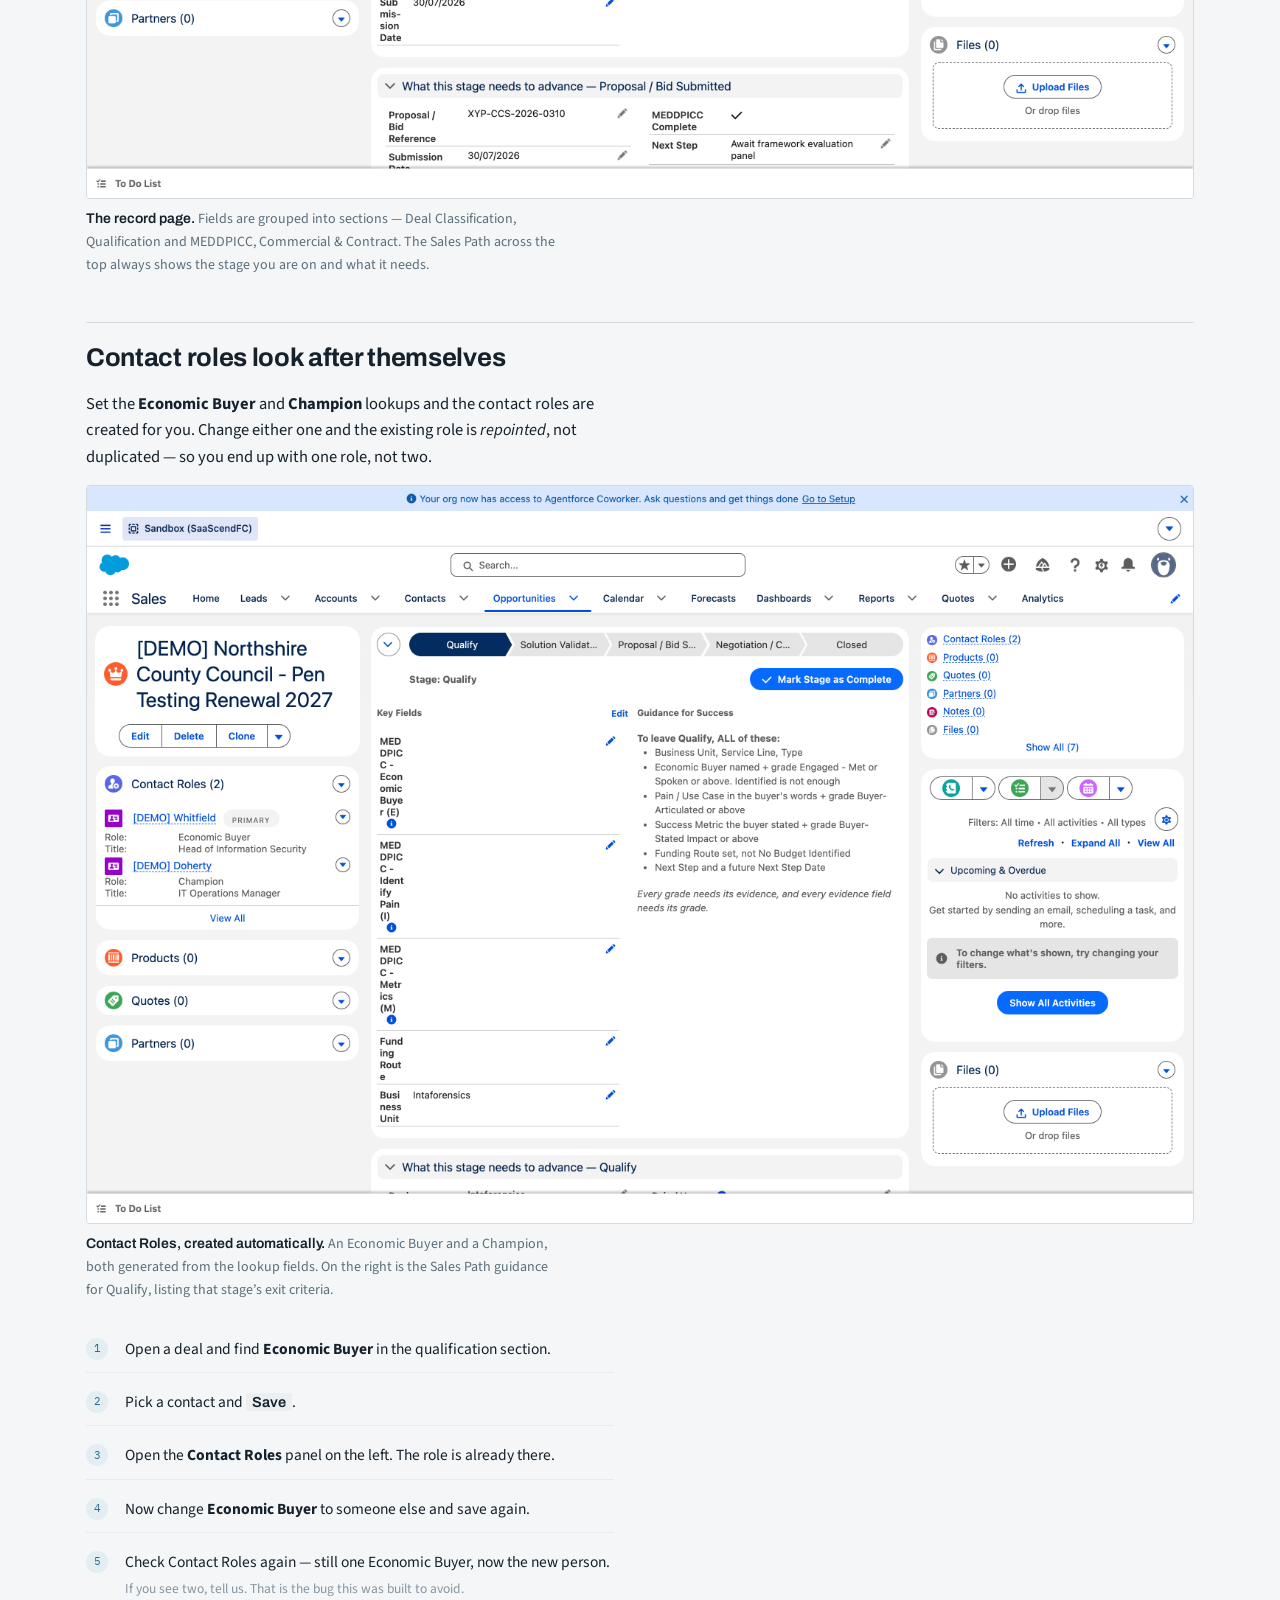
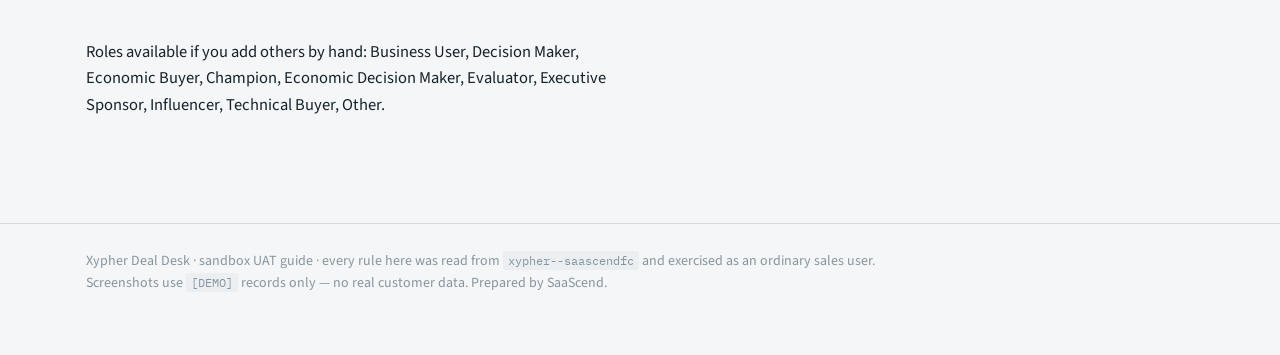
==== commit c00a8b10: "Add Zoho vocabulary table; correct the re-entry timings Vocabulary: 26 Zoho -> Salesforce term mappi" ====
--- a/create.html
+++ b/create.html
@@ -6,7 +6,7 @@
 <link rel="preconnect" href="https://fonts.googleapis.com">
 <link rel="preconnect" href="https://fonts.gstatic.com" crossorigin>
 <link rel="stylesheet" href="https://fonts.googleapis.com/css2?family=Archivo:wght@500;600;700&family=Source+Sans+3:ital,wght@0,400;0,600;1,400&family=IBM+Plex+Mono:wght@400;500&display=swap">
-<link rel="stylesheet" href="assets/site.css">
+<link rel="stylesheet" href="assets/site.css?v=202608242202">
 </head><body>
 <header class="top"><div class="wrap">
   <a href="index.html"><img src="assets/saascend-logo-white.png" alt="SaaScend"></a><nav class="main"><a href="index.html">Start here</a><a href="create.html" aria-current="page">Create a deal</a><a href="stages.html">The six gates</a><a href="examples.html">Worked examples</a><a href="renewals.html">Renewals</a><a href="rebuild.html">Zoho rebuild</a></nav>
@@ -17,6 +17,8 @@
 
 <h2>Creating a deal, click by click</h2>
 <ol class="clicks"><li><p>From the <span class="ui">Opportunities</span> tab, click <span class="ui">New</span>.</p></li><li><p>Type the <b>Opportunity Name</b> using <code>Customer - Service - Year</code>.</p></li><li><p>Pick the <b>Account</b>. Search on part of the name &mdash; not the full legal name.<span class="said">Most customers are already loaded. Check before you create a duplicate.</span></p></li><li><p>Set the <b>Close Date</b> to your genuine expected decision date.<span class="said">Not a comfortable one.</span></p></li><li><p>Set <b>Stage</b> to where the deal really is today.<span class="said">Not Qualify out of habit. See the section below — this is the important one.</span></p></li><li><p>Add <b>Amount</b>, <b>Type</b>, <b>Business Unit</b> and <b>Product / Service Line</b>.</p></li><li><p>Set a <b>Next Step</b> and a <b>Next Step Date</b> in the future.<span class="said">Do it now. Without it you cannot move the deal later.</span></p></li><li><p>Click <span class="ui">Save</span>.<span class="said">It will save with the qualification fields still empty.</span></p></li></ol>
+
+<div class="callout"><p class="clabel">Coming from Zoho?</p><p>Most fields are the same idea under a different name. The <a href="rebuild.html#vocab">vocabulary table</a> covers the ones worth knowing &mdash; and the handful of concepts that have no Zoho equivalent at all.</p></div>
 
 <h2>What you actually need to save</h2>
 <p>Very little. Salesforce itself only insists on four things:</p>
@@ -71,5 +73,5 @@
   Screenshots use <code>[DEMO]</code> records only &mdash; no real customer data. Prepared by SaaScend.
 </div></footer>
 <div id="lb" tabindex="-1" aria-hidden="true"><img alt=""></div>
-<script src="assets/site.js"></script>
+<script src="assets/site.js?v=202608242202"></script>
 </body></html>
--- a/assets/site.css
+++ b/assets/site.css
@@ -21,6 +21,11 @@
   --signal:#E0AC5A;--signal-soft:#2A2113;--signal-edge:#B5842F;
   --pass:#7FBE97;--pass-soft:#16261D;--mono-bg:#202B36;
 }
+/* The [hidden] attribute only sets display:none at very low specificity, so ANY explicit
+   display rule silently beats it — .reqs{display:flex} did exactly that, and every stage's
+   requirements rendered at once while the attribute read as hidden. Enforce it globally.
+   Diagnosed visually on 2026-08-24: a JS assertion on el.hidden passed the whole time. */
+[hidden]{display:none!important}
 html{scroll-behavior:smooth}
 body{margin:0;background:var(--ground);color:var(--ink);font-family:var(--f-body);
   font-size:16.5px;line-height:1.62;-webkit-font-smoothing:antialiased}
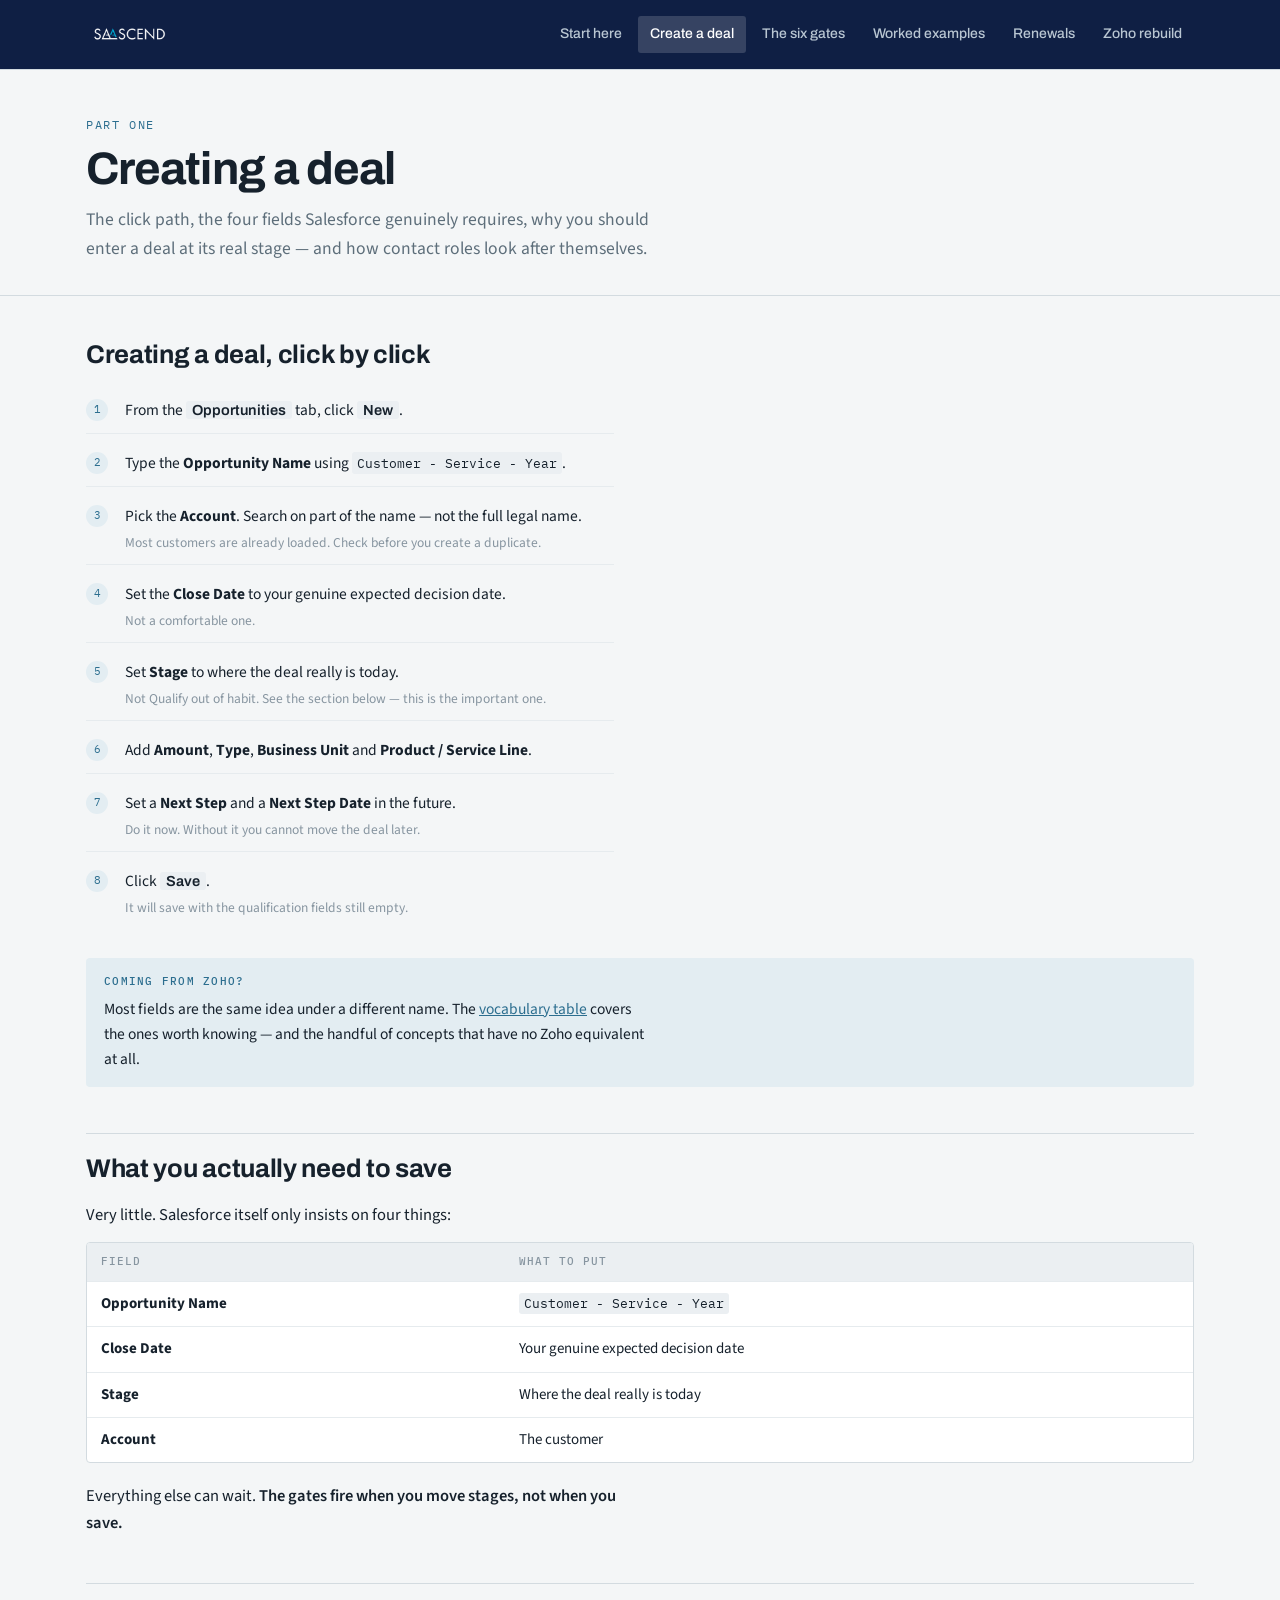
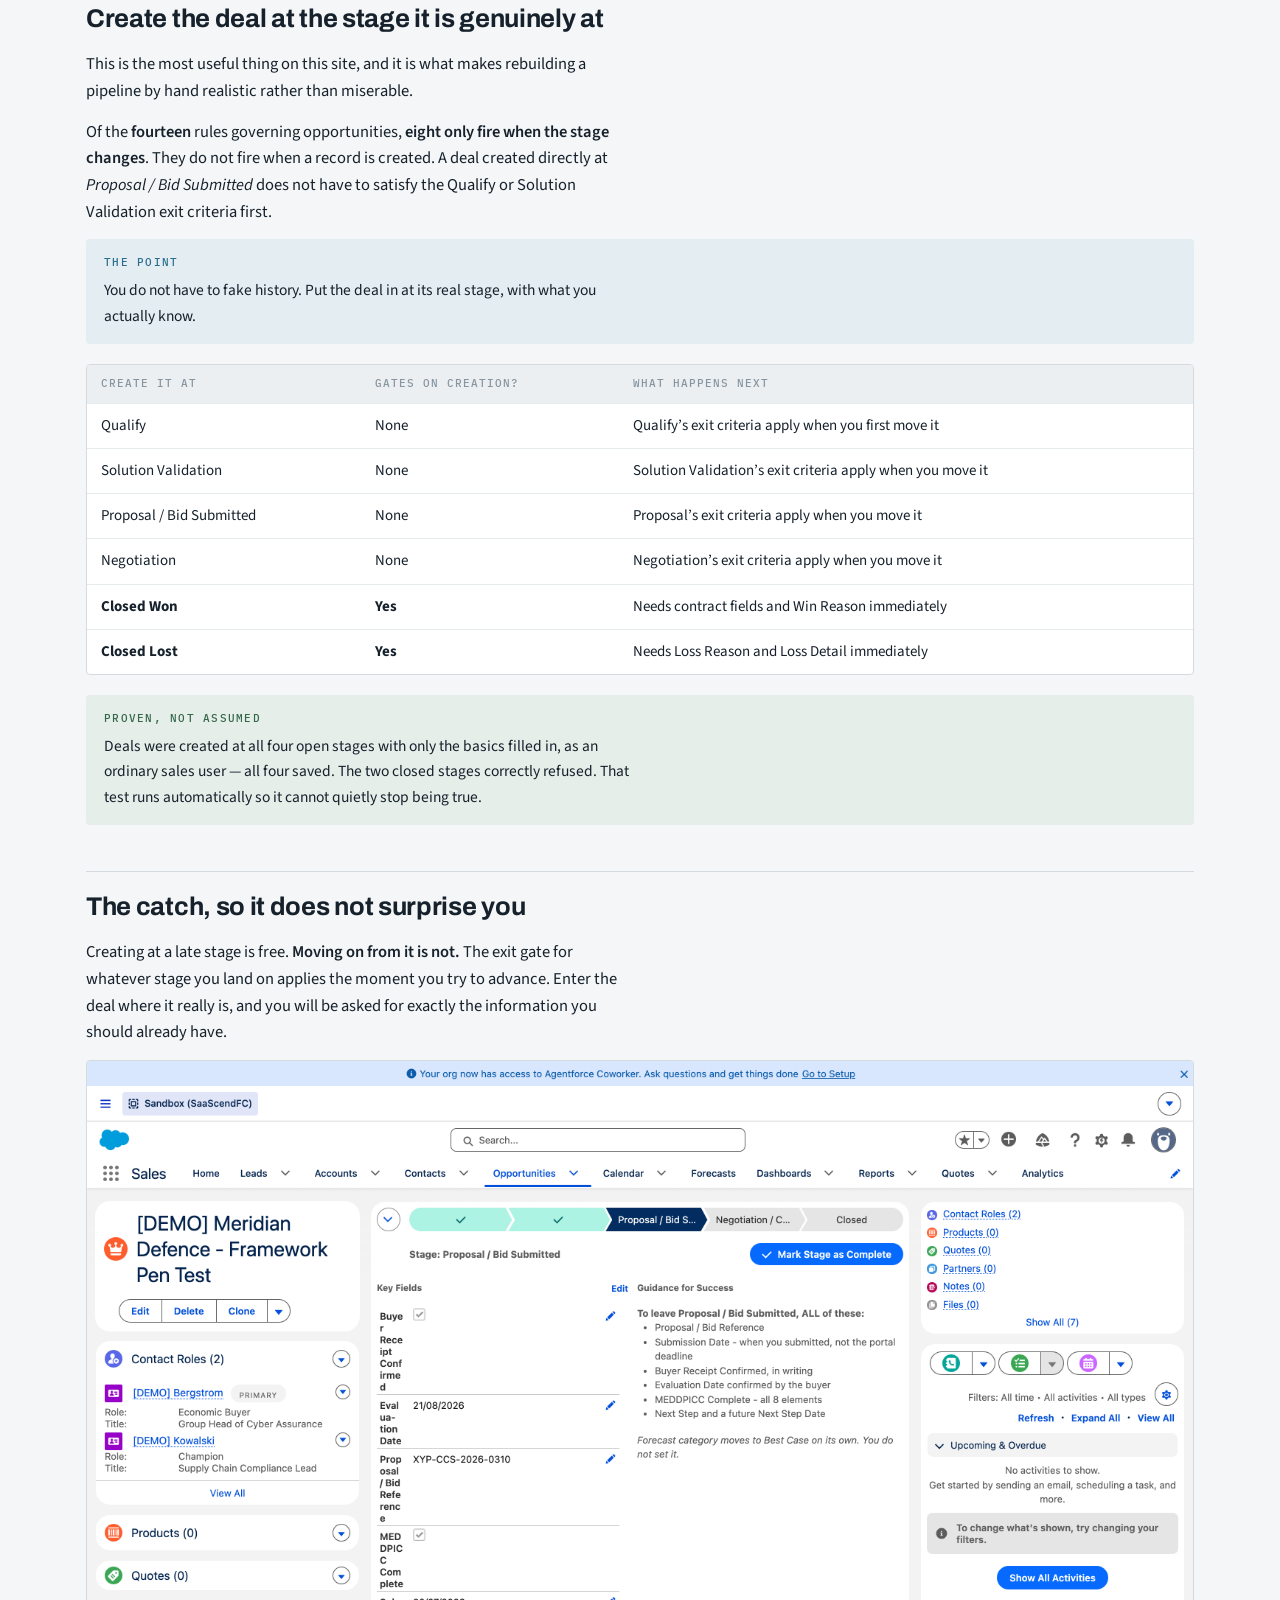
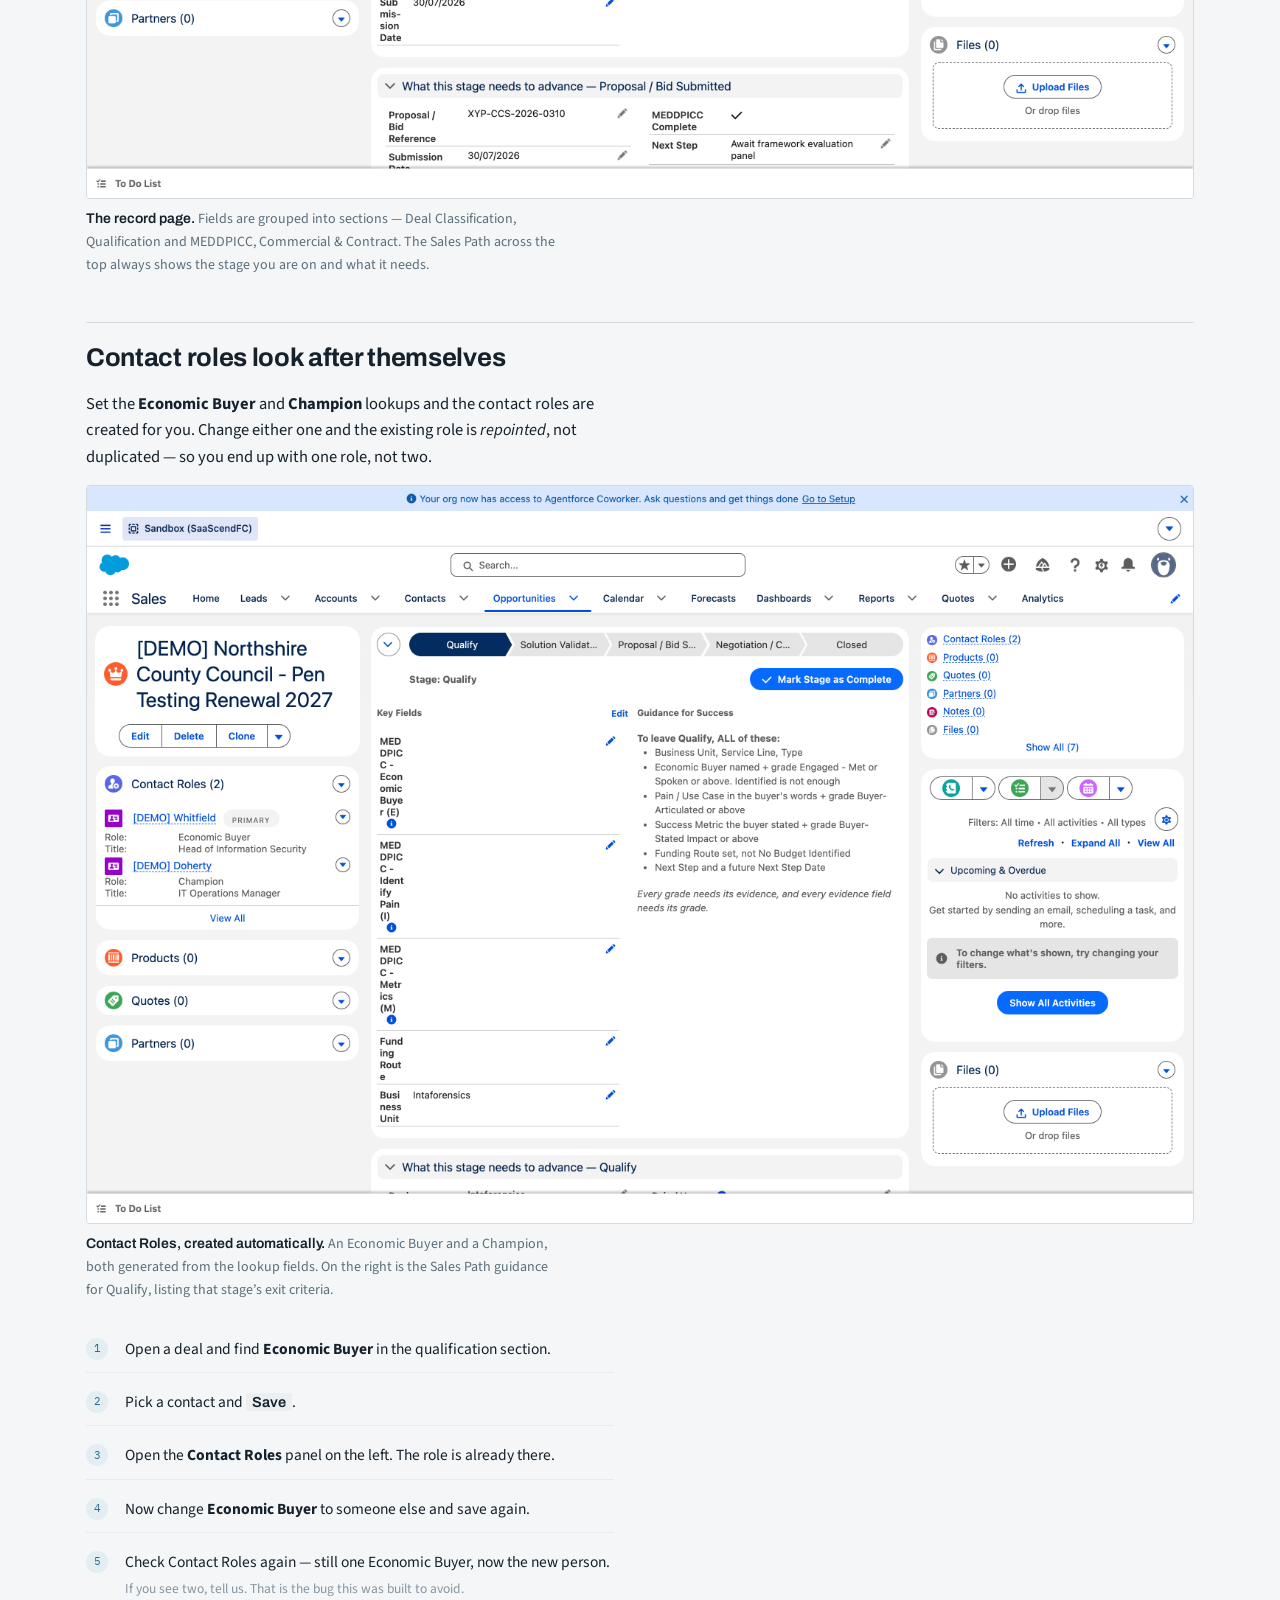
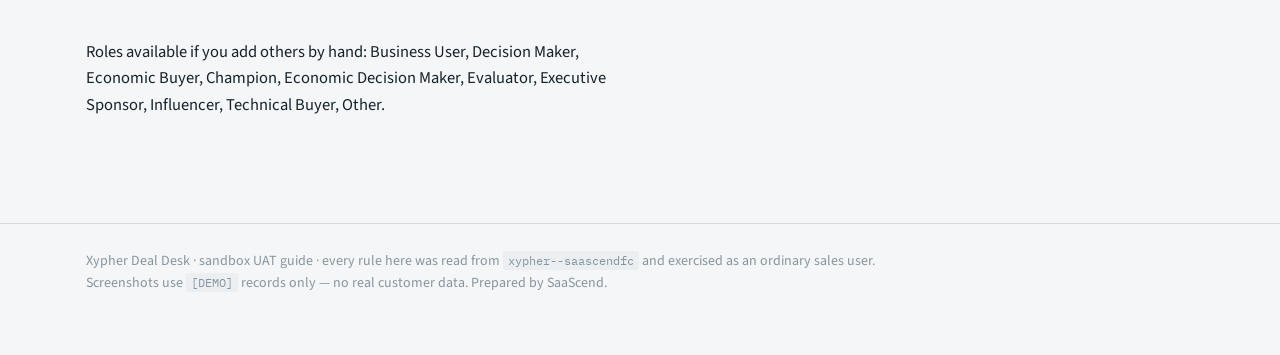
==== commit 6ec653fe: "Correct the validation-rule count: fourteen, not twelve The guide said 'of the twelve rules governin" ====
--- a/create.html
+++ b/create.html
@@ -6,7 +6,7 @@
 <link rel="preconnect" href="https://fonts.googleapis.com">
 <link rel="preconnect" href="https://fonts.gstatic.com" crossorigin>
 <link rel="stylesheet" href="https://fonts.googleapis.com/css2?family=Archivo:wght@500;600;700&family=Source+Sans+3:ital,wght@0,400;0,600;1,400&family=IBM+Plex+Mono:wght@400;500&display=swap">
-<link rel="stylesheet" href="assets/site.css?v=202608242202">
+<link rel="stylesheet" href="assets/site.css?v=202608242233">
 </head><body>
 <header class="top"><div class="wrap">
   <a href="index.html"><img src="assets/saascend-logo-white.png" alt="SaaScend"></a><nav class="main"><a href="index.html">Start here</a><a href="create.html" aria-current="page">Create a deal</a><a href="stages.html">The six gates</a><a href="examples.html">Worked examples</a><a href="renewals.html">Renewals</a><a href="rebuild.html">Zoho rebuild</a></nav>
@@ -33,7 +33,7 @@
 <h2>Create the deal at the stage it is genuinely at</h2>
 <p>This is the most useful thing on this site, and it is what makes rebuilding a pipeline by hand
 realistic rather than miserable.</p>
-<p>Of the twelve rules governing opportunities, <strong>eight only fire when the stage changes</strong>.
+<p>Of the <strong>fourteen</strong> rules governing opportunities, <strong>eight only fire when the stage changes</strong>.
 They do not fire when a record is created. A deal created directly at <em>Proposal / Bid Submitted</em>
 does not have to satisfy the Qualify or Solution Validation exit criteria first.</p>
 <div class="callout"><p class="clabel">The point</p><p>You do not have to fake history. Put the deal in
@@ -73,5 +73,5 @@
   Screenshots use <code>[DEMO]</code> records only &mdash; no real customer data. Prepared by SaaScend.
 </div></footer>
 <div id="lb" tabindex="-1" aria-hidden="true"><img alt=""></div>
-<script src="assets/site.js?v=202608242202"></script>
+<script src="assets/site.js?v=202608242233"></script>
 </body></html>
